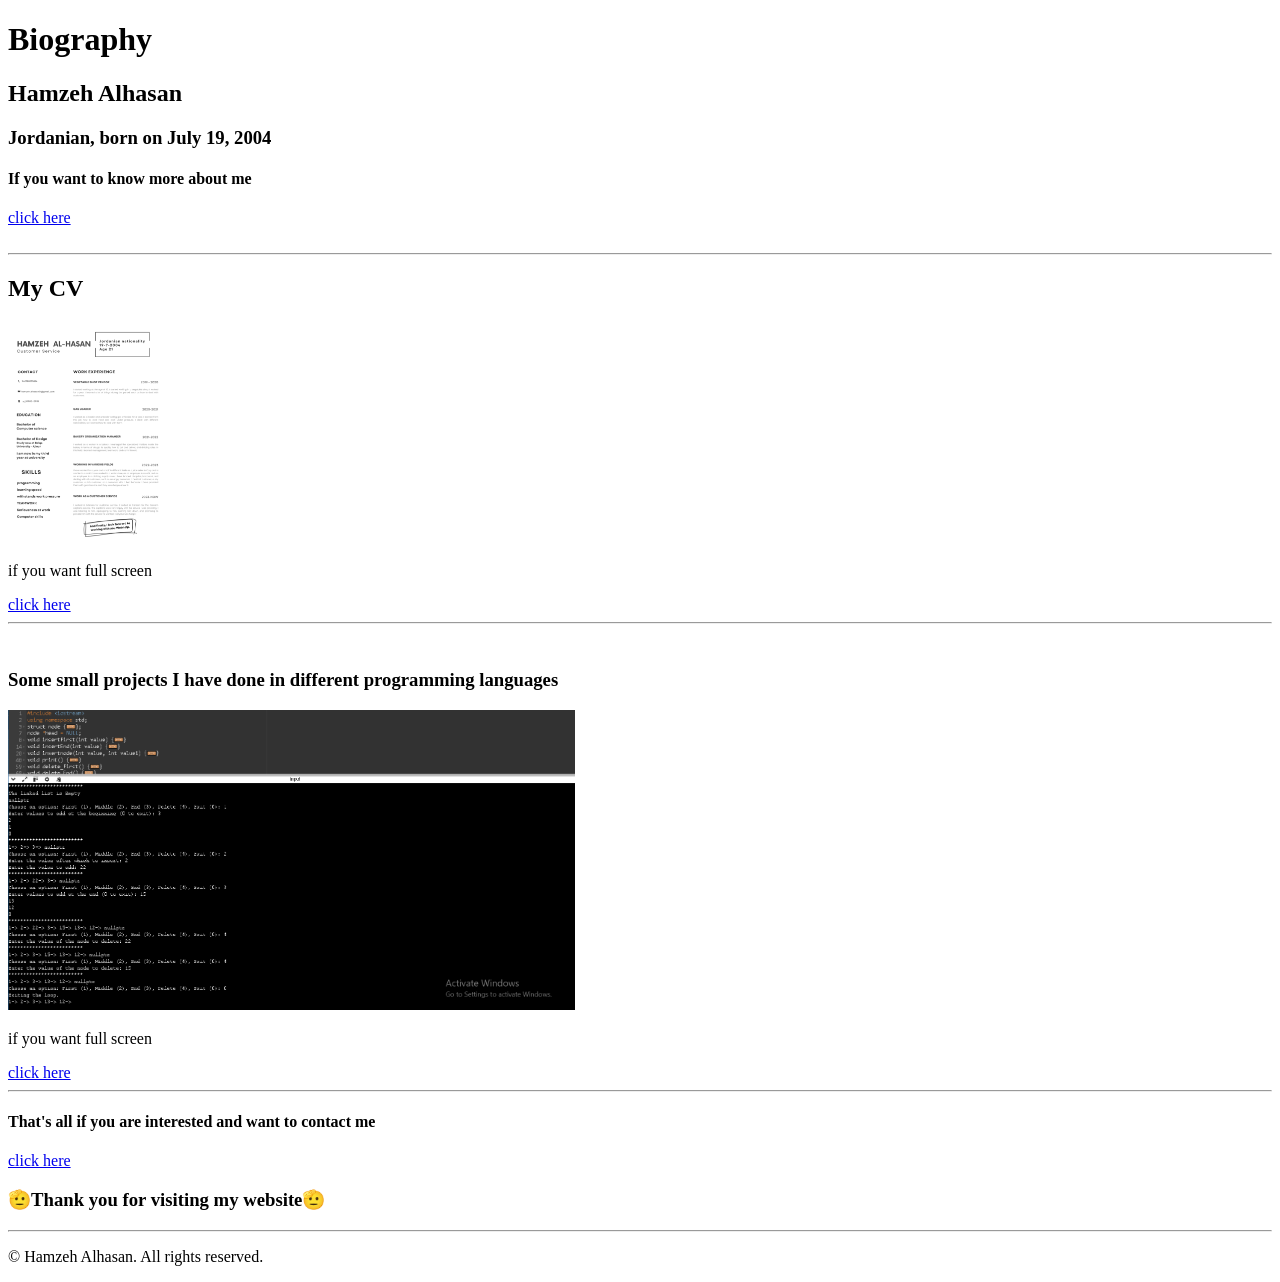
==== index.html @ 76123468 "Add files via upload" ====
<!DOCTYPE html>
<html lang="en">
<head>
    <meta charset="UTF-8">
    <meta name="viewport" content="width=device-width, initial-scale=1.0">
    <title>My Resume</title>
</head>
<body>
    <h1>Biography</h1>
    <h2>Hamzeh Alhasan</h2>
    <h3>Jordanian, born on July 19, 2004</h3><h4>If you want to know more about me </h4><a href="./aboutMe.html">click here</a>
    <br>
    <br>
    <hr>
    <p><h2>My CV </h2></p>
    <img src="./CV.jpg" height="220" alt="MY CV">
    <p>if you want full screen</p>
    <a href="./fullscreen.html">click here</a>
    <hr>
    <br>
    <h3>Some small projects I have done in different programming languages</h3>
    <img src="./linked list.png" height="300" alt="linked list">
    <p>if you want full screen</p>
    <a href="./linked list.html">click here</a>
    <hr>
    <h4>That's all if you are interested and want to contact me </h4>
    <p><a href="./contact.html">click here</a></p>
    <h3>🫡Thank you for visiting my website🫡</h3>
    <hr>
    <p>© Hamzeh Alhasan. All rights reserved.</p>

</body>
</html>
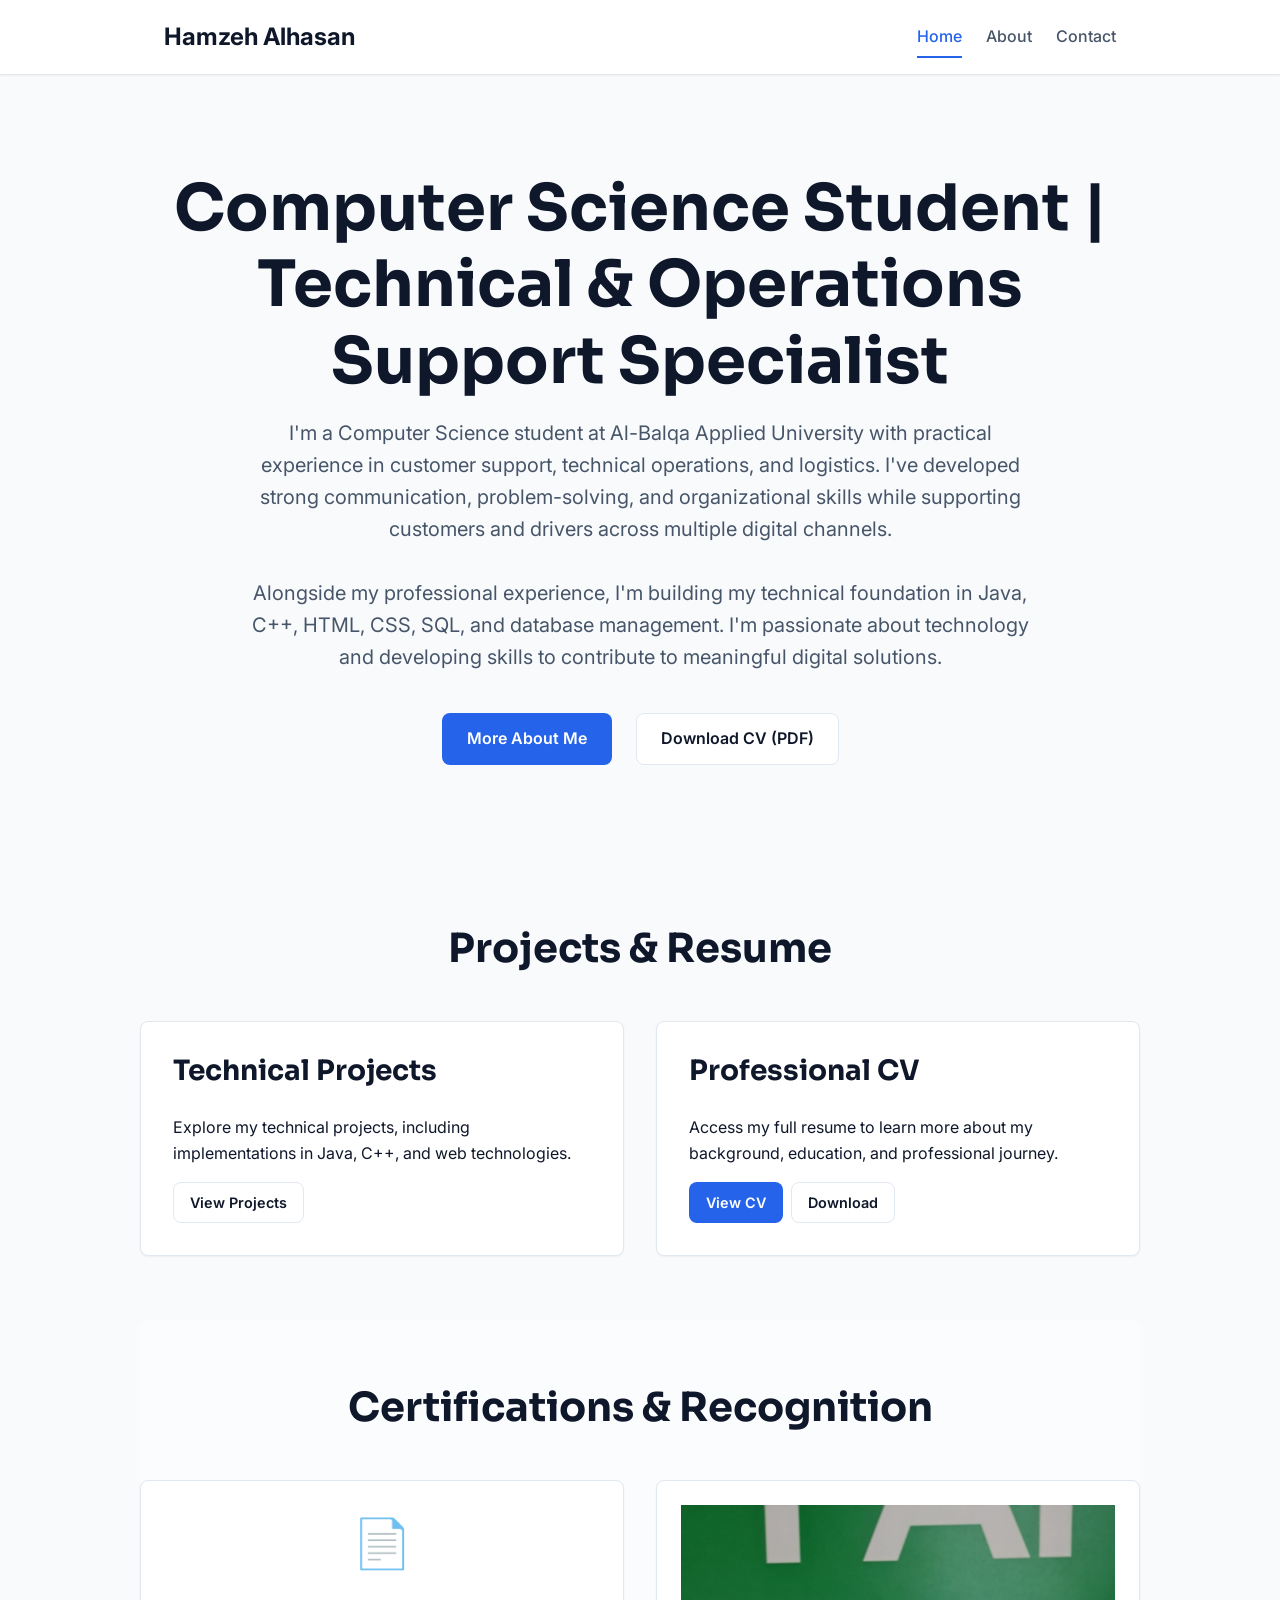
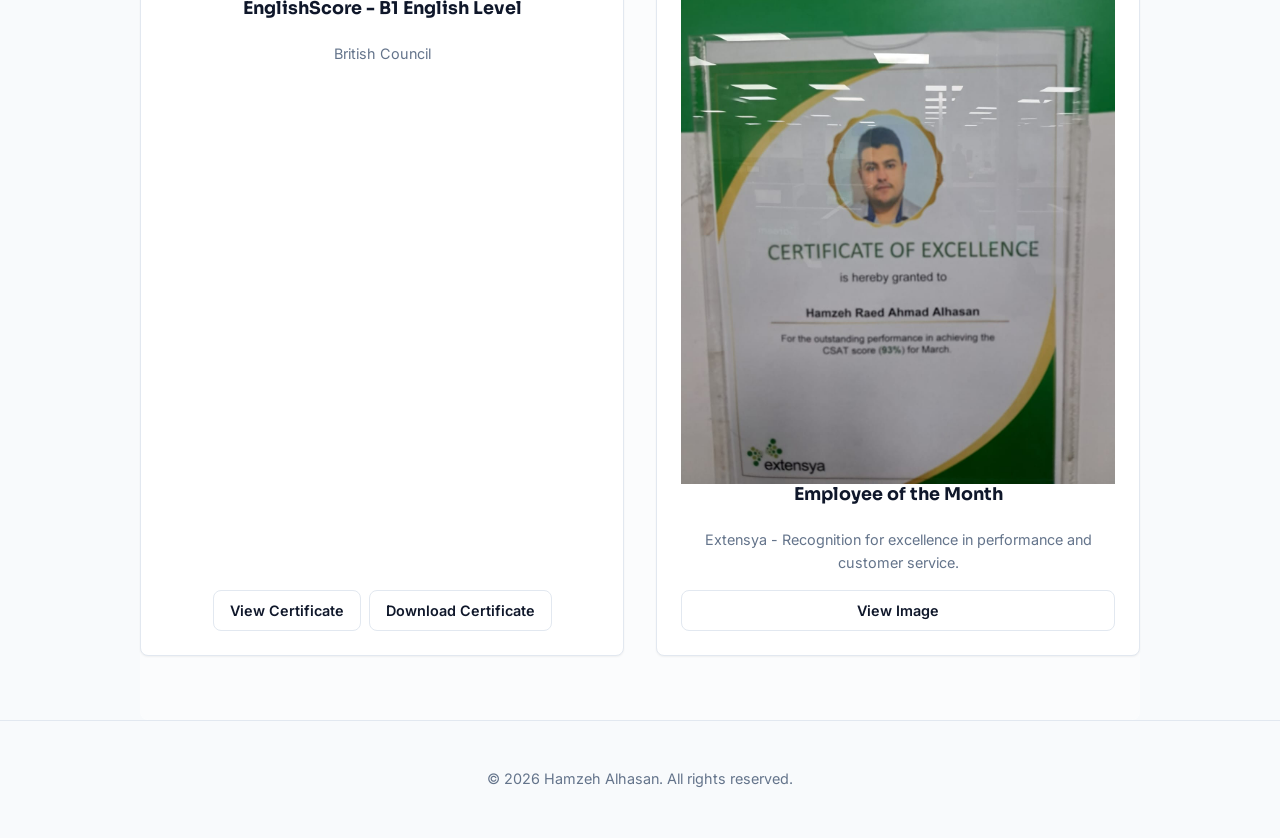
==== commit b025392b: "Publish updated professional portfolio" ====
--- a/index.html
+++ b/index.html
@@ -1,33 +1,87 @@
-<!DOCTYPE html>
-<html lang="en">
-<head>
-    <meta charset="UTF-8">
-    <meta name="viewport" content="width=device-width, initial-scale=1.0">
-    <title>My Resume</title>
-</head>
-<body>
-    <h1>Biography</h1>
-    <h2>Hamzeh Alhasan</h2>
-    <h3>Jordanian, born on July 19, 2004</h3><h4>If you want to know more about me </h4><a href="./aboutMe.html">click here</a>
-    <br>
-    <br>
-    <hr>
-    <p><h2>My CV </h2></p>
-    <img src="./CV.jpg" height="220" alt="MY CV">
-    <p>if you want full screen</p>
-    <a href="./fullscreen.html">click here</a>
-    <hr>
-    <br>
-    <h3>Some small projects I have done in different programming languages</h3>
-    <img src="./linked list.png" height="300" alt="linked list">
-    <p>if you want full screen</p>
-    <a href="./linked list.html">click here</a>
-    <hr>
-    <h4>That's all if you are interested and want to contact me </h4>
-    <p><a href="./contact.html">click here</a></p>
-    <h3>🫡Thank you for visiting my website🫡</h3>
-    <hr>
-    <p>© Hamzeh Alhasan. All rights reserved.</p>
-
-</body>
-</html>+<!DOCTYPE html>
+<html lang="en">
+<head>
+    <meta charset="UTF-8">
+    <meta name="viewport" content="width=device-width, initial-scale=1.0">
+    <title>Hamzeh Alhasan | Computer Science & Operations Support</title>
+    <meta name="description" content="Professional portfolio of Hamzeh Alhasan, a Computer Science student and technical specialist from Jordan.">
+    <link href="https://fonts.googleapis.com/css2?family=Inter:wght@400;500;700&family=Sora:wght@600;700&display=swap" rel="stylesheet">
+    <link rel="stylesheet" href="./css/style.css">
+</head>
+<body>
+
+    <header class="site-header">
+        <div class="container nav-inner">
+            <a class="wordmark" href="./index.html">Hamzeh Alhasan</a>
+            <nav class="site-nav" aria-label="Main navigation">
+                <a href="./index.html">Home</a>
+                <a href="./aboutMe.html">About</a>
+                <a href="./contact.html">Contact</a>
+            </nav>
+        </div>
+    </header>
+
+    <main>
+        <!-- Hero Section -->
+        <section class="container hero">
+            <h1>Computer Science Student | Technical & Operations Support Specialist</h1>
+            <p>I'm a Computer Science student at Al-Balqa Applied University with practical experience in customer support, technical operations, and logistics. I've developed strong communication, problem-solving, and organizational skills while supporting customers and drivers across multiple digital channels.</p>
+            <p>Alongside my professional experience, I'm building my technical foundation in Java, C++, HTML, CSS, SQL, and database management. I'm passionate about technology and developing skills to contribute to meaningful digital solutions.</p>
+            <div class="hero-buttons">
+                <a class="btn btn-primary" href="./aboutMe.html">More About Me</a>
+                <a class="btn btn-secondary" href="./Hamzeh_Alhasan_CV.pdf" target="_blank">Download CV (PDF)</a>
+            </div>
+        </section>
+
+        <!-- Projects & CV Summary Section -->
+        <section class="container section-spacing">
+            <h2 class="section-heading">Projects & Resume</h2>
+            <div class="grid-2">
+                <article class="card">
+                    <h3>Technical Projects</h3>
+                    <p>Explore my technical projects, including implementations in Java, C++, and web technologies.</p>
+                    <a class="btn btn-secondary btn-sm" href="./linked list.html">View Projects</a>
+                </article>
+                <article class="card">
+                    <h3>Professional CV</h3>
+                    <p>Access my full resume to learn more about my background, education, and professional journey.</p>
+                    <div style="display: flex; gap: 0.5rem; margin-top: 1rem;">
+                        <a class="btn btn-primary btn-sm" href="./fullscreen.html">View CV</a>
+                        <a class="btn btn-secondary btn-sm" href="./Hamzeh_Alhasan_CV.pdf" download>Download</a>
+                    </div>
+                </article>
+            </div>
+        </section>
+
+        <!-- Certifications & Recognition Section -->
+        <section class="container section-spacing" style="background: rgba(255, 255, 255, 0.5); border-radius: var(--radius);">
+            <h2 class="section-heading">Certifications & Recognition</h2>
+            <div class="grid-2">
+                <article class="card cert-card">
+                    <div class="cert-icon">📄</div> <!-- Document icon -->
+                    <h3>EnglishScore - B1 English Level</h3>
+                    <p>British Council</p>
+                    <div class="btn-group">
+                        <a class="btn btn-secondary btn-sm" href="./englishscore_certificate.pdf" target="_blank" rel="noopener noreferrer">View Certificate</a>
+                        <a class="btn btn-secondary btn-sm" href="./englishscore_certificate.pdf" download>Download Certificate</a>
+                    </div>
+                </article>
+                <article class="card cert-card">
+                    <img src="./WhatsApp Image 2026-07-30 at 1.52.26 AM.jpeg" alt="Employee of the Month Recognition">
+                    <h3>Employee of the Month</h3>
+                    <p>Extensya - Recognition for excellence in performance and customer service.</p>
+                    <a class="btn btn-secondary btn-sm" href="./WhatsApp Image 2026-07-30 at 1.52.26 AM.jpeg" target="_blank">View Image</a>
+                </article>
+            </div>
+        </section>
+    </main>
+
+    <footer class="site-footer">
+        <div class="container">
+            <p>© 2026 Hamzeh Alhasan. All rights reserved.</p>
+        </div>
+    </footer>
+
+    <script src="./js/main.js" defer></script>
+</body>
+</html>
--- a/css/style.css
+++ b/css/style.css
@@ -0,0 +1,212 @@
+/* ============================================================
+   Hamzeh Alhasan — Professional Portfolio
+   Design System: Refined Slate & Blue Palette
+   ============================================================ */
+
+:root {
+    --bg: #f8fafc;
+    --surface: #ffffff;
+    --text-primary: #0f172a;
+    --text-secondary: #475569;
+    --text-muted: #64748b;
+    --accent: #2563eb;
+    --accent-hover: #1d4ed8;
+    --border: #e2e8f0;
+    --shadow-sm: 0 1px 2px 0 rgba(0, 0, 0, 0.05);
+    --shadow-md: 0 4px 6px -1px rgba(0, 0, 0, 0.1), 0 2px 4px -1px rgba(0, 0, 0, 0.06);
+    --radius: 8px;
+    --container-max: 1000px;
+    --transition-fast: all 0.2s ease-in-out;
+    --transition-medium: all 0.3s cubic-bezier(0.4, 0, 0.2, 1);
+}
+
+*, *::before, *::after { box-sizing: border-box; }
+
+html { scroll-behavior: smooth; }
+
+body {
+    margin: 0;
+    font-family: 'Inter', -apple-system, BlinkMacSystemFont, "Segoe UI", Roboto, sans-serif;
+    background-color: var(--bg);
+    color: var(--text-primary);
+    line-height: 1.6;
+    display: flex;
+    flex-direction: column;
+    min-height: 100vh;
+}
+
+/* Typography */
+h1, h2, h3, h4 { font-family: 'Sora', sans-serif; color: var(--text-primary); margin-top: 0; line-height: 1.2; }
+h1 { font-size: clamp(2rem, 4vw, 3rem); }
+h2 { font-size: clamp(1.5rem, 3vw, 2.25rem); }
+h3 { font-size: clamp(1.25rem, 2.5vw, 1.75rem); }
+h4 { font-size: 1.125rem; }
+p { margin-bottom: 1rem; }
+a { color: var(--accent); text-decoration: none; transition: var(--transition-fast); }
+a:hover { color: var(--accent-hover); text-decoration: underline; }
+
+/* Layout */
+.container { max-width: var(--container-max); margin: 0 auto; padding: 0 1.5rem; }
+main { flex-grow: 1; }
+
+.section-spacing { padding: 4rem 0; }
+.section-heading { text-align: center; margin-bottom: 3rem; font-size: 2.5rem; }
+
+/* Navigation */
+.site-header { background: var(--surface); border-bottom: 1px solid var(--border); padding: 1rem 0; position: sticky; top: 0; z-index: 100; box-shadow: var(--shadow-sm); }
+.nav-inner { display: flex; justify-content: space-between; align-items: center; flex-wrap: wrap; gap: 1rem; }
+.wordmark { font-weight: 700; font-size: 1.5rem; color: var(--text-primary); }
+.site-nav { display: flex; gap: 1.5rem; align-items: center; }
+.site-nav a { font-weight: 500; color: var(--text-secondary); padding: 0.5rem 0; position: relative; }
+.site-nav a:hover, .site-nav a.is-active { color: var(--accent); }
+.site-nav a.is-active::after { content: ''; position: absolute; left: 0; bottom: 0; width: 100%; height: 2px; background: var(--accent); }
+
+/* Buttons */
+.btn { display: inline-flex; align-items: center; justify-content: center; padding: 0.75rem 1.5rem; border-radius: var(--radius); font-weight: 600; cursor: pointer; border: 1px solid transparent; text-align: center; white-space: nowrap; transition: var(--transition-fast); }
+.btn-primary { background: var(--accent); color: white; }
+.btn-primary:hover { background: var(--accent-hover); transform: translateY(-2px); box-shadow: var(--shadow-md); }
+.btn-secondary { background: var(--surface); color: var(--text-primary); border-color: var(--border); }
+.btn-secondary:hover { border-color: var(--accent); transform: translateY(-2px); box-shadow: var(--shadow-md); }
+.btn-sm { padding: 0.5rem 1rem; font-size: 0.9rem; }
+
+/* Cards */
+.card { background: var(--surface); border: 1px solid var(--border); border-radius: var(--radius); padding: 2rem; box-shadow: var(--shadow-sm); transition: var(--transition-medium); }
+.card:hover { box-shadow: var(--shadow-md); transform: translateY(-5px); }
+
+/* Hero Section Specific */
+.hero {
+    padding: 6rem 0;
+    text-align: center;
+}
+.hero h1 { font-size: clamp(2.5rem, 5vw, 4rem); margin-bottom: 1rem; }
+.hero p { font-size: clamp(1rem, 2vw, 1.25rem); color: var(--text-secondary); max-width: 800px; margin: 0 auto 2rem; }
+.hero-buttons { display: flex; gap: 1.5rem; justify-content: center; margin-top: 2.5rem; flex-wrap: wrap; }
+
+/* Grid Layouts */
+.grid-2, .grid-3 { display: grid; gap: 2rem; }
+.grid-2 { grid-template-columns: repeat(auto-fit, minmax(300px, 1fr)); }
+.grid-3 { grid-template-columns: repeat(auto-fit, minmax(280px, 1fr)); }
+
+/* About Me specific */
+.profile-image-container { text-align: center; margin-bottom: 3rem; }
+.profile-image { width: 180px; height: 180px; border-radius: 50%; object-fit: cover; border: 4px solid var(--accent); box-shadow: var(--shadow-md); }
+.prose-content { max-width: 750px; margin: 0 auto; }
+.prose-content h2 { margin-top: 3rem; margin-bottom: 1.5rem; }
+.experience-item { margin-bottom: 2rem; padding-bottom: 1.5rem; border-bottom: 1px dashed var(--border); }
+.experience-item:last-child { border-bottom: none; margin-bottom: 0; padding-bottom: 0; }
+
+/* Certifications & Recognition specific */
+.cert-card {
+    text-align: center;
+    padding: 1.5rem;
+    display: flex;
+    flex-direction: column;
+}
+.cert-icon {
+    font-size: 3rem;
+    margin-bottom: 1rem;
+    color: var(--accent);
+}
+.cert-card h3 { font-size: 1.1rem; margin-bottom: 0.5rem; }
+.cert-card p { font-size: 0.9rem; color: var(--text-muted); margin-bottom: 1rem; }
+.cert-card .btn-group {
+    display: flex;
+    gap: 0.5rem;
+    justify-content: center;
+    margin-top: auto;
+}
+
+/* Contact Page specific */
+.contact-info { margin-top: 3rem; }
+.contact-list { list-style: none; padding: 0; margin: 0; }
+.contact-list li { display: flex; align-items: center; gap: 1.25rem; margin-bottom: 1.5rem; font-size: 1.1rem; }
+.contact-list li:last-child { margin-bottom: 0; }
+.contact-list strong { color: var(--text-primary); }
+.contact-icon { font-size: 1.5rem; color: var(--accent); width: 1.5em; text-align: center; }
+
+/* Project Page Specific */
+.project-detail-card {
+    max-width: 900px;
+    margin: 0 auto;
+    text-align: center;
+}
+.project-detail-card img {
+    max-width: 100%;
+    border-radius: var(--radius);
+    margin-bottom: 2rem;
+}
+
+/* CV Fullscreen Page Specific */
+.cv-viewer-card {
+    max-width: 1000px;
+    margin: 0 auto;
+    padding: 2rem;
+    text-align: center;
+}
+.cv-viewer-card embed, .cv-viewer-card img {
+    width: 100%;
+    height: 80vh;
+    border: 1px solid var(--border);
+    border-radius: var(--radius);
+    margin-bottom: 2rem;
+}
+
+/* Location Page Specific */
+.location-card {
+    max-width: 800px;
+    margin: 0 auto;
+    text-align: center;
+}
+.location-card .map-embed {
+    width: 100%;
+    height: 400px;
+    border: 1px solid var(--border);
+    border-radius: var(--radius);
+    margin-top: 2rem;
+}
+
+/* Footer */
+.site-footer { padding: 2rem 0; text-align: center; color: var(--text-muted); font-size: 0.9rem; border-top: 1px solid var(--border); margin-top: auto; }
+
+/* Scroll to top button */
+.scroll-to-top {
+    position: fixed;
+    bottom: 2rem;
+    right: 2rem;
+    background: var(--accent);
+    color: white;
+    width: 44px;
+    height: 44px;
+    border-radius: 50%;
+    display: flex;
+    align-items: center;
+    justify-content: center;
+    font-size: 1.8rem;
+    box-shadow: var(--shadow-md);
+    transition: var(--transition-fast);
+    opacity: 0;
+    visibility: hidden;
+    cursor: pointer;
+    border: none;
+}
+
+.scroll-to-top.show {
+    opacity: 1;
+    visibility: visible;
+}
+
+.fade-in-element { opacity: 0; transform: translateY(20px); transition: opacity 0.6s ease-out, transform 0.6s ease-out; }
+.fade-in-element.fade-in-visible { opacity: 1; transform: translateY(0); }
+
+/* Responsive Adjustments */
+@media (max-width: 768px) {
+    .nav-inner { flex-direction: column; align-items: flex-start; gap: 0.5rem; }
+    .site-nav { justify-content: center; width: 100%; gap: 1rem; }
+    .hero h1 { font-size: clamp(2rem, 6vw, 3rem); }
+    .hero p { font-size: 1rem; }
+    .hero-buttons { flex-direction: column; align-items: center; }
+    .section-spacing { padding: 3rem 0; }
+    .section-heading { font-size: 2rem; }
+    .grid-2, .grid-3 { grid-template-columns: 1fr; }
+    .card { padding: 1.5rem; }
+}
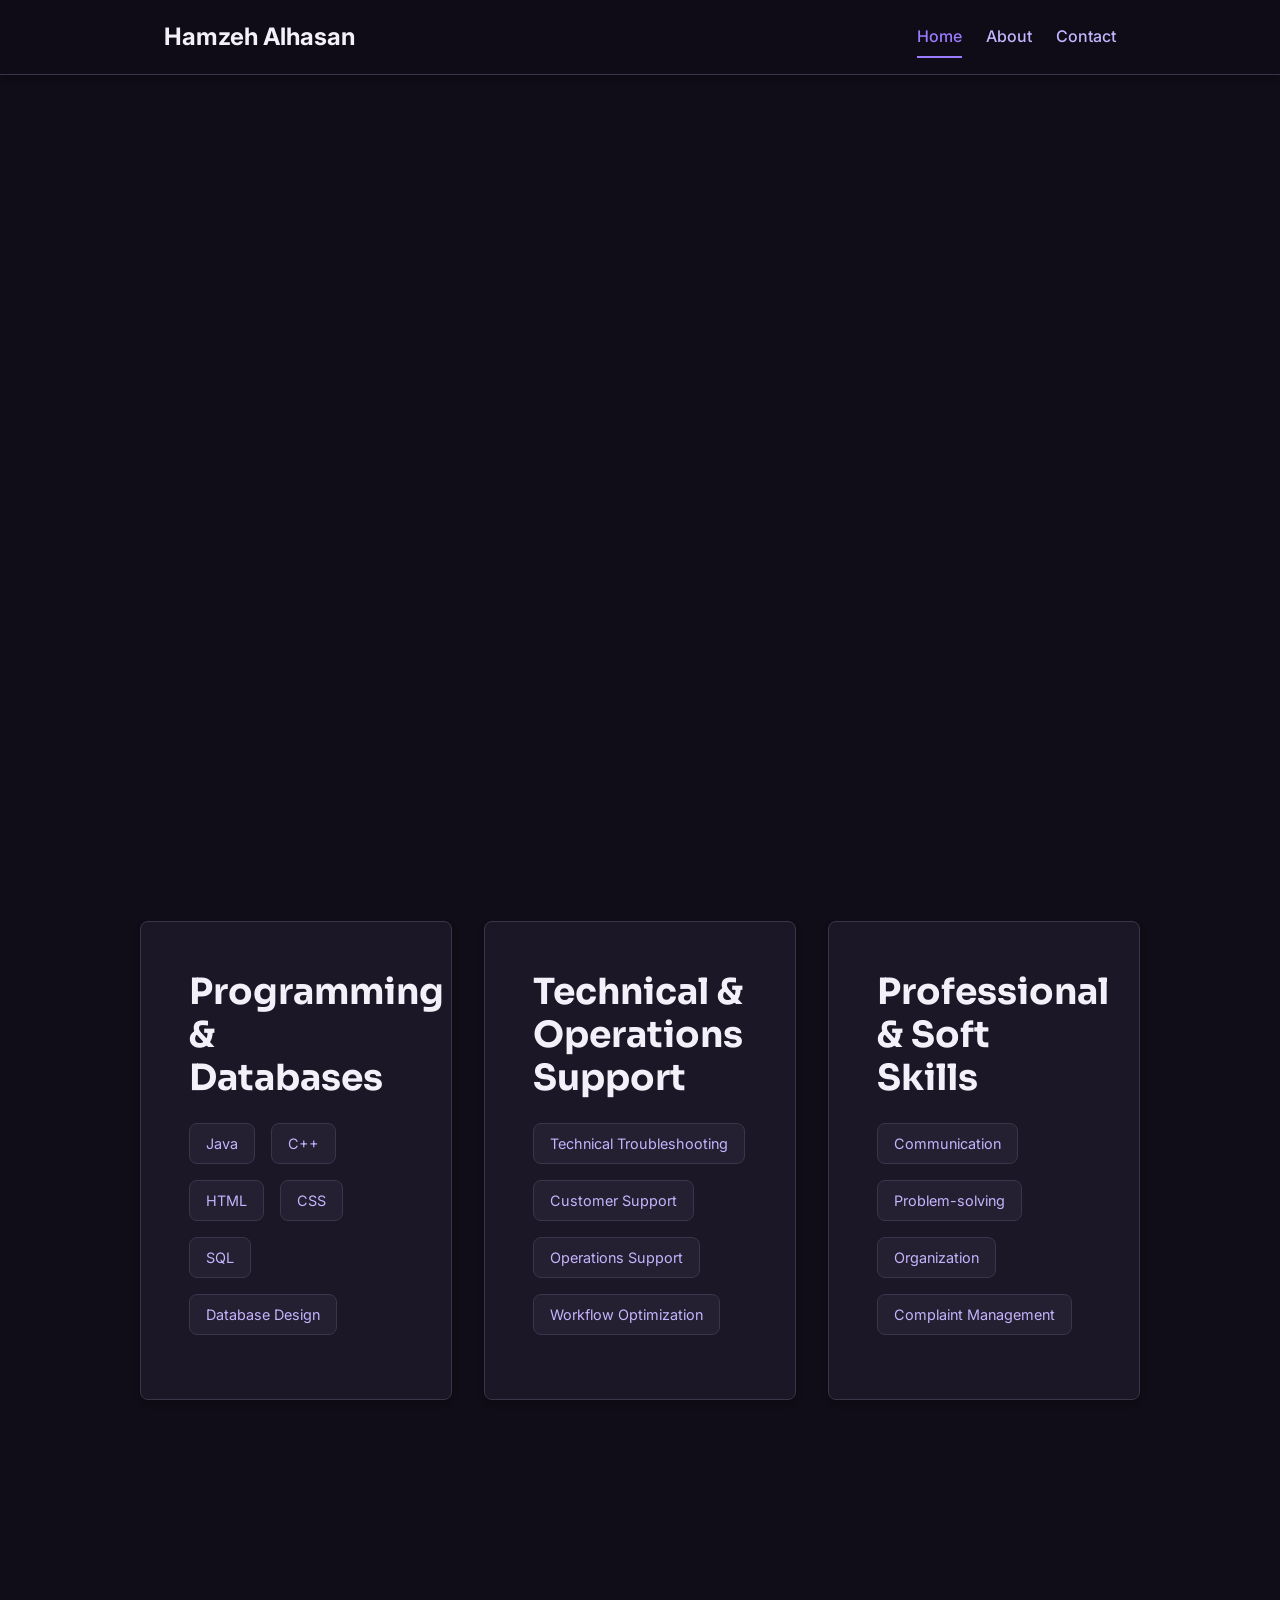
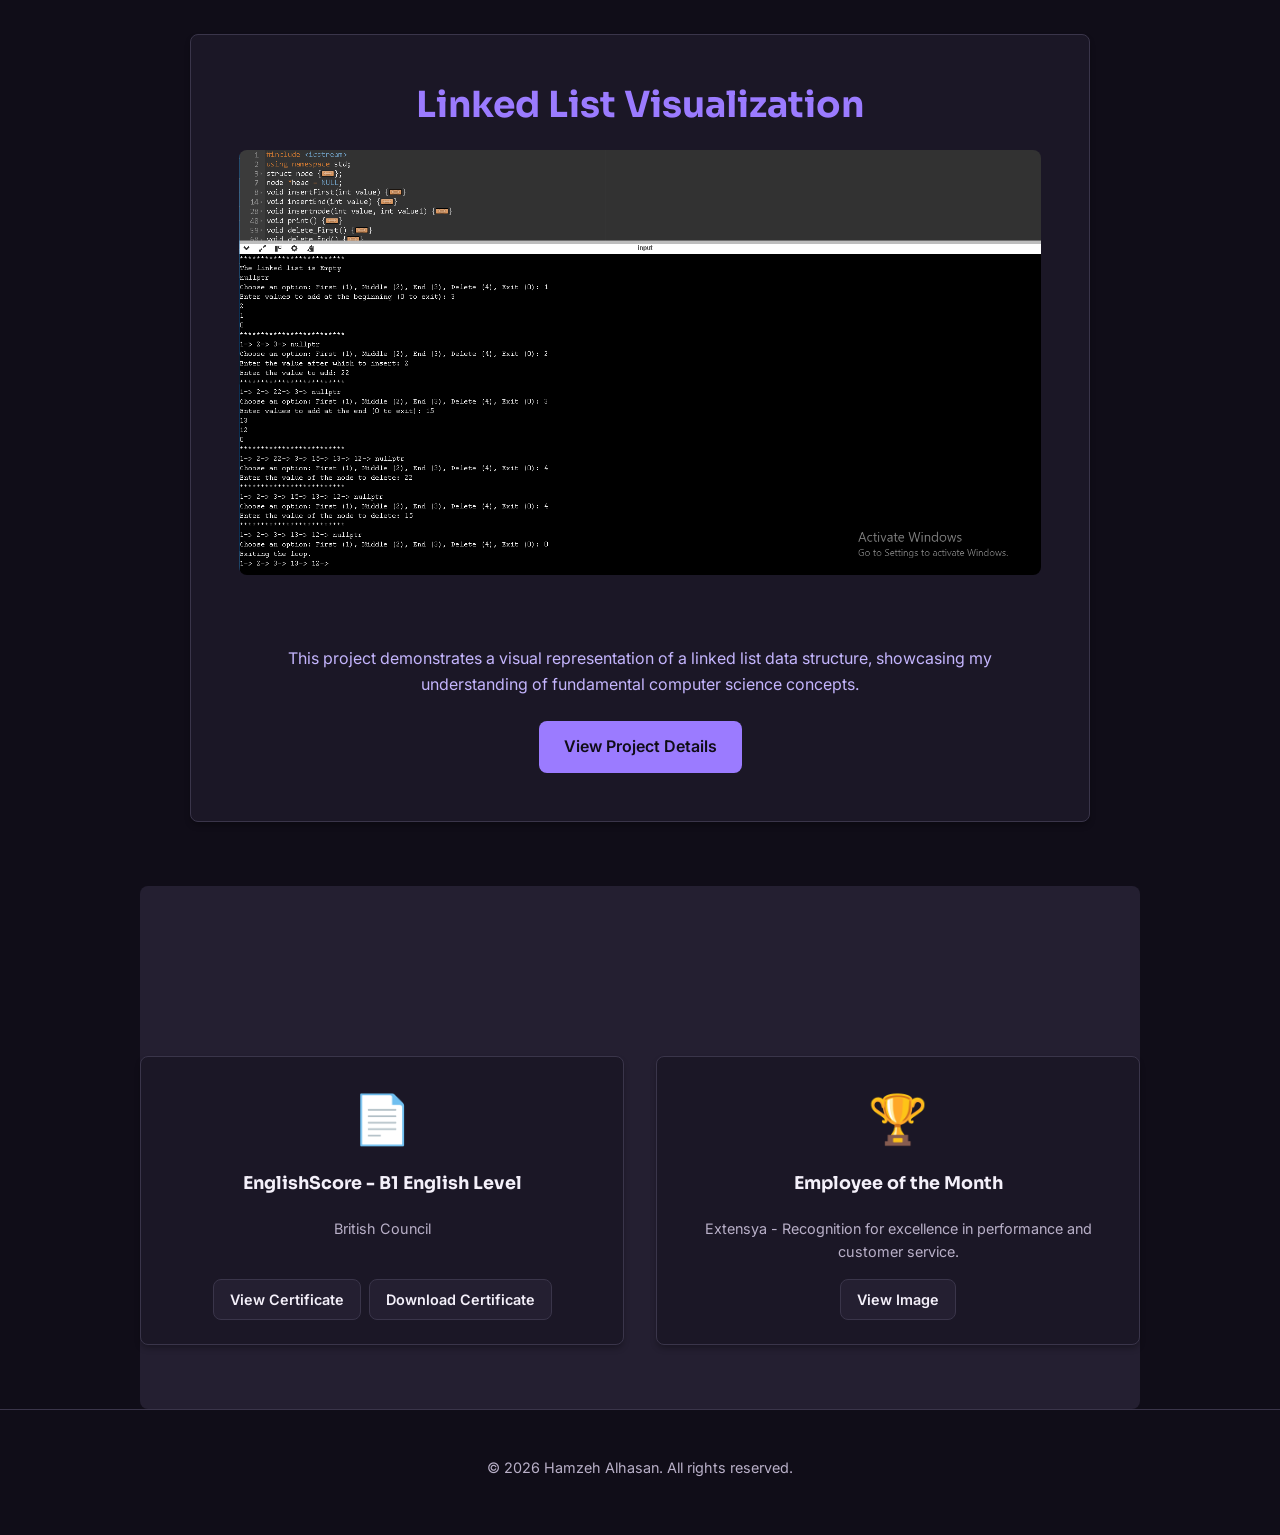
==== commit 44326134: "Implement Portfolio Layout Foundation - Phase 1 - Establish global Dark Purple Luxury theme CSS syst" ====
--- a/index.html
+++ b/index.html
@@ -3,7 +3,7 @@
 <head>
     <meta charset="UTF-8">
     <meta name="viewport" content="width=device-width, initial-scale=1.0">
-    <title>Hamzeh Alhasan | Computer Science & Operations Support</title>
+    <title>Hamzeh Alhasan | Portfolio</title>
     <meta name="description" content="Professional portfolio of Hamzeh Alhasan, a Computer Science student and technical specialist from Jordan.">
     <link href="https://fonts.googleapis.com/css2?family=Inter:wght@400;500;700&family=Sora:wght@600;700&display=swap" rel="stylesheet">
     <link rel="stylesheet" href="./css/style.css">
@@ -14,7 +14,7 @@
         <div class="container nav-inner">
             <a class="wordmark" href="./index.html">Hamzeh Alhasan</a>
             <nav class="site-nav" aria-label="Main navigation">
-                <a href="./index.html">Home</a>
+                <a href="./index.html" class="is-active">Home</a>
                 <a href="./aboutMe.html">About</a>
                 <a href="./contact.html">Contact</a>
             </nav>
@@ -23,57 +23,96 @@
 
     <main>
         <!-- Hero Section -->
-        <section class="container hero">
-            <h1>Computer Science Student | Technical & Operations Support Specialist</h1>
-            <p>I'm a Computer Science student at Al-Balqa Applied University with practical experience in customer support, technical operations, and logistics. I've developed strong communication, problem-solving, and organizational skills while supporting customers and drivers across multiple digital channels.</p>
-            <p>Alongside my professional experience, I'm building my technical foundation in Java, C++, HTML, CSS, SQL, and database management. I'm passionate about technology and developing skills to contribute to meaningful digital solutions.</p>
-            <div class="hero-buttons">
-                <a class="btn btn-primary" href="./aboutMe.html">More About Me</a>
-                <a class="btn btn-secondary" href="./Hamzeh_Alhasan_CV.pdf" target="_blank">Download CV (PDF)</a>
+        <section class="container section-padding hero-section">
+            <div class="hero-desktop-grid">
+                <div class="hero-content fade-in-element">
+                    <span class="intro-label">Welcome to My Portfolio</span>
+                    <h1>Hamzeh Alhasan</h1>
+                    <p class="subtitle">Computer Science Student | Technical & Operations Support Specialist</p>
+                    <p class="text-secondary">I'm a Computer Science student at Al-Balqa Applied University with practical experience in customer support, technical operations, and logistics. I've developed strong communication, problem-solving, and organizational skills while supporting customers and drivers across multiple digital channels.</p>
+                    <p class="text-secondary">Alongside my professional experience, I'm building my technical foundation in Java, C++, HTML, CSS, SQL, and database management. I'm passionate about technology and developing skills to contribute to meaningful digital solutions.</p>
+                    <div class="hero-buttons">
+                        <a class="btn btn-primary" href="./aboutMe.html">More About Me</a>
+                        <a class="btn btn-secondary" href="./Hamzeh_Alhasan_CV.pdf" target="_blank" rel="noopener noreferrer">Download CV (PDF)</a>
+                    </div>
+                </div>
+                <div class="hero-visual fade-in-element">
+                    <span class="ha-monogram">HA</span>
+                </div>
             </div>
         </section>
 
-        <!-- Projects & CV Summary Section -->
-        <section class="container section-spacing">
-            <h2 class="section-heading">Projects & Resume</h2>
+        <!-- Featured Skills Section -->
+        <section class="container section-padding">
+            <h2 class="section-heading fade-in-element">My Core Skills</h2>
+            <div class="grid-3">
+                <div class="card fade-in-element">
+                    <h3>Programming & Databases</h3>
+                    <ul class="skill-list">
+                        <li>Java</li>
+                        <li>C++</li>
+                        <li>HTML</li>
+                        <li>CSS</li>
+                        <li>SQL</li>
+                        <li>Database Design</li>
+                    </ul>
+                </div>
+                <div class="card fade-in-element">
+                    <h3>Technical & Operations Support</h3>
+                    <ul class="skill-list">
+                        <li>Technical Troubleshooting</li>
+                        <li>Customer Support</li>
+                        <li>Operations Support</li>
+                        <li>Workflow Optimization</li>
+                    </ul>
+                </div>
+                <div class="card fade-in-element">
+                    <h3>Professional & Soft Skills</h3>
+                    <ul class="skill-list">
+                        <li>Communication</li>
+                        <li>Problem-solving</li>
+                        <li>Organization</li>
+                        <li>Complaint Management</li>
+                    </ul>
+                </div>
+            </div>
+        </section>
+
+        <!-- Featured Project Section -->
+        <section class="container section-padding">
+            <h2 class="section-heading fade-in-element">Featured Project</h2>
+            <div class="card project-detail-card fade-in-element">
+                <h3 style="color: var(--primary);">Linked List Visualization</h3>
+                <img src="./linked list.png" alt="Linked list data structure visualization">
+                <p class="text-secondary">This project demonstrates a visual representation of a linked list data structure, showcasing my understanding of fundamental computer science concepts.</p>
+                <a class="btn btn-primary" href="./linked list.html">View Project Details</a>
+            </div>
+        </section>
+
+        <!-- Certifications & Recognition Section -->
+        <section class="container section-padding" style="background: var(--surface); border-radius: var(--radius);">
+            <h2 class="section-heading fade-in-element">Certifications & Recognition</h2>
             <div class="grid-2">
-                <article class="card">
-                    <h3>Technical Projects</h3>
-                    <p>Explore my technical projects, including implementations in Java, C++, and web technologies.</p>
-                    <a class="btn btn-secondary btn-sm" href="./linked list.html">View Projects</a>
+                <article class="card cert-card fade-in-element">
+                    <div class="cert-icon">📄</div>
+                    <h3>EnglishScore - B1 English Level</h3>
+                    <p class="text-muted">British Council</p>
+                    <div class="btn-group">
+                        <a class="btn btn-secondary btn-sm" href="./englishscore_certificate.pdf" target="_blank" rel="noopener noreferrer">View Certificate</a>
+                        <a class="btn btn-secondary btn-sm" href="./englishscore_certificate.pdf" download>Download Certificate</a>
+                    </div>
                 </article>
-                <article class="card">
-                    <h3>Professional CV</h3>
-                    <p>Access my full resume to learn more about my background, education, and professional journey.</p>
-                    <div style="display: flex; gap: 0.5rem; margin-top: 1rem;">
-                        <a class="btn btn-primary btn-sm" href="./fullscreen.html">View CV</a>
-                        <a class="btn btn-secondary btn-sm" href="./Hamzeh_Alhasan_CV.pdf" download>Download</a>
+                <article class="card cert-card fade-in-element">
+                    <div class="cert-icon">🏆</div> <!-- Trophy icon for recognition -->
+                    <h3>Employee of the Month</h3>
+                    <p class="text-muted">Extensya - Recognition for excellence in performance and customer service.</p>
+                    <div class="btn-group">
+                        <a class="btn btn-secondary btn-sm" href="./WhatsApp Image 2026-07-30 at 1.52.26 AM.jpeg" target="_blank" rel="noopener noreferrer">View Image</a>
                     </div>
                 </article>
             </div>
         </section>
 
-        <!-- Certifications & Recognition Section -->
-        <section class="container section-spacing" style="background: rgba(255, 255, 255, 0.5); border-radius: var(--radius);">
-            <h2 class="section-heading">Certifications & Recognition</h2>
-            <div class="grid-2">
-                <article class="card cert-card">
-                    <div class="cert-icon">📄</div> <!-- Document icon -->
-                    <h3>EnglishScore - B1 English Level</h3>
-                    <p>British Council</p>
-                    <div class="btn-group">
-                        <a class="btn btn-secondary btn-sm" href="./englishscore_certificate.pdf" target="_blank" rel="noopener noreferrer">View Certificate</a>
-                        <a class="btn btn-secondary btn-sm" href="./englishscore_certificate.pdf" download>Download Certificate</a>
-                    </div>
-                </article>
-                <article class="card cert-card">
-                    <img src="./WhatsApp Image 2026-07-30 at 1.52.26 AM.jpeg" alt="Employee of the Month Recognition">
-                    <h3>Employee of the Month</h3>
-                    <p>Extensya - Recognition for excellence in performance and customer service.</p>
-                    <a class="btn btn-secondary btn-sm" href="./WhatsApp Image 2026-07-30 at 1.52.26 AM.jpeg" target="_blank">View Image</a>
-                </article>
-            </div>
-        </section>
     </main>
 
     <footer class="site-footer">
@@ -82,6 +121,7 @@
         </div>
     </footer>
 
+    <button class="scroll-to-top" aria-label="Scroll to top">&uarr;</button>
     <script src="./js/main.js" defer></script>
 </body>
 </html>
--- a/css/style.css
+++ b/css/style.css
@@ -1,23 +1,33 @@
 /* ============================================================
    Hamzeh Alhasan — Professional Portfolio
-   Design System: Refined Slate & Blue Palette
+   Theme: Dark Purple Luxury
    ============================================================ */
 
 :root {
-    --bg: #f8fafc;
-    --surface: #ffffff;
-    --text-primary: #0f172a;
-    --text-secondary: #475569;
-    --text-muted: #64748b;
-    --accent: #2563eb;
-    --accent-hover: #1d4ed8;
-    --border: #e2e8f0;
-    --shadow-sm: 0 1px 2px 0 rgba(0, 0, 0, 0.05);
-    --shadow-md: 0 4px 6px -1px rgba(0, 0, 0, 0.1), 0 2px 4px -1px rgba(0, 0, 0, 0.06);
+    /* Color Palette */
+    --bg: #100D18;
+    --card: #1B1726;
+    --surface: #241F31;
+    --primary: #9B7BFF;
+    --primary-hover: #B49AFF;
+    --secondary: #C4B5FD;
+    --gold: #D6B779;
+    --text-primary: #F4F0FA;
+    --text-secondary: #C4B5FD;
+    --text-muted: #B9B0C8;
+    --border: #3A354A;
+
     --radius: 8px;
-    --container-max: 1000px;
-    --transition-fast: all 0.2s ease-in-out;
-    --transition-medium: all 0.3s cubic-bezier(0.4, 0, 0.2, 1);
+    --shadow-sm: 0 4px 6px -1px rgba(0, 0, 0, 0.3);
+    --shadow-md: 0 10px 15px -3px rgba(0, 0, 0, 0.4);
+    --transition: all 0.3s ease;
+
+    --spacing-xs: 0.5rem;   /* 8px */
+    --spacing-sm: 1rem;     /* 16px */
+    --spacing-md: 1.5rem;   /* 24px */
+    --spacing-lg: 2rem;     /* 32px */
+    --spacing-xl: 3rem;     /* 48px */
+    --spacing-xxl: 4rem;    /* 64px */
 }
 
 *, *::before, *::after { box-sizing: border-box; }
@@ -26,7 +36,7 @@
 
 body {
     margin: 0;
-    font-family: 'Inter', -apple-system, BlinkMacSystemFont, "Segoe UI", Roboto, sans-serif;
+    font-family: 'Inter', system-ui, sans-serif;
     background-color: var(--bg);
     color: var(--text-primary);
     line-height: 1.6;
@@ -36,93 +46,145 @@
 }
 
 /* Typography */
-h1, h2, h3, h4 { font-family: 'Sora', sans-serif; color: var(--text-primary); margin-top: 0; line-height: 1.2; }
-h1 { font-size: clamp(2rem, 4vw, 3rem); }
-h2 { font-size: clamp(1.5rem, 3vw, 2.25rem); }
-h3 { font-size: clamp(1.25rem, 2.5vw, 1.75rem); }
-h4 { font-size: 1.125rem; }
-p { margin-bottom: 1rem; }
-a { color: var(--accent); text-decoration: none; transition: var(--transition-fast); }
-a:hover { color: var(--accent-hover); text-decoration: underline; }
+h1, h2, h3, h4, h5, h6 { font-family: 'Sora', sans-serif; color: var(--text-primary); margin-top: 0; line-height: 1.2; }
+h1 { font-size: clamp(2.5rem, 5vw, 4rem); margin-bottom: var(--spacing-md); }
+h2 { font-size: clamp(2rem, 4vw, 3rem); margin-bottom: var(--spacing-lg); }
+h3 { font-size: clamp(1.5rem, 3vw, 2.25rem); margin-bottom: var(--spacing-md); }
+h4 { font-size: clamp(1.25rem, 2.5vw, 1.75rem); margin-bottom: var(--spacing-sm); }
+p { margin-bottom: var(--spacing-md); }
+.text-secondary { color: var(--text-secondary); }
+.text-muted { color: var(--text-muted); }
+
+a { color: var(--primary); text-decoration: none; transition: var(--transition); }
+a:hover { color: var(--primary-hover); text-decoration: underline; }
 
 /* Layout */
-.container { max-width: var(--container-max); margin: 0 auto; padding: 0 1.5rem; }
+.container { max-width: 1000px; margin: 0 auto; padding: 0 var(--spacing-md); }
 main { flex-grow: 1; }
 
-.section-spacing { padding: 4rem 0; }
-.section-heading { text-align: center; margin-bottom: 3rem; font-size: 2.5rem; }
+.section-padding { padding: var(--spacing-xxl) 0; }
+.section-heading { text-align: center; margin-bottom: var(--spacing-xl); color: var(--gold); }
 
 /* Navigation */
-.site-header { background: var(--surface); border-bottom: 1px solid var(--border); padding: 1rem 0; position: sticky; top: 0; z-index: 100; box-shadow: var(--shadow-sm); }
-.nav-inner { display: flex; justify-content: space-between; align-items: center; flex-wrap: wrap; gap: 1rem; }
+.site-header { background: rgba(16, 13, 24, 0.8); backdrop-filter: blur(10px); border-bottom: 1px solid var(--border); padding: var(--spacing-sm) 0; position: sticky; top: 0; z-index: 100; box-shadow: var(--shadow-sm); }
+.nav-inner { display: flex; justify-content: space-between; align-items: center; flex-wrap: wrap; gap: var(--spacing-sm); }
 .wordmark { font-weight: 700; font-size: 1.5rem; color: var(--text-primary); }
-.site-nav { display: flex; gap: 1.5rem; align-items: center; }
+.site-nav { display: flex; gap: var(--spacing-md); align-items: center; }
 .site-nav a { font-weight: 500; color: var(--text-secondary); padding: 0.5rem 0; position: relative; }
-.site-nav a:hover, .site-nav a.is-active { color: var(--accent); }
-.site-nav a.is-active::after { content: ''; position: absolute; left: 0; bottom: 0; width: 100%; height: 2px; background: var(--accent); }
+.site-nav a:hover, .site-nav a.is-active { color: var(--primary); }
+.site-nav a.is-active::after { content: ''; position: absolute; left: 0; bottom: 0; width: 100%; height: 2px; background: var(--primary); }
 
 /* Buttons */
-.btn { display: inline-flex; align-items: center; justify-content: center; padding: 0.75rem 1.5rem; border-radius: var(--radius); font-weight: 600; cursor: pointer; border: 1px solid transparent; text-align: center; white-space: nowrap; transition: var(--transition-fast); }
-.btn-primary { background: var(--accent); color: white; }
-.btn-primary:hover { background: var(--accent-hover); transform: translateY(-2px); box-shadow: var(--shadow-md); }
+.btn { display: inline-flex; align-items: center; justify-content: center; padding: 0.75rem 1.5rem; border-radius: var(--radius); font-weight: 600; cursor: pointer; border: 1px solid transparent; text-align: center; white-space: nowrap; transition: var(--transition); }
+.btn-primary { background: var(--primary); color: var(--bg); }
+.btn-primary:hover { background: var(--primary-hover); transform: translateY(-2px); box-shadow: var(--shadow-md); }
 .btn-secondary { background: var(--surface); color: var(--text-primary); border-color: var(--border); }
-.btn-secondary:hover { border-color: var(--accent); transform: translateY(-2px); box-shadow: var(--shadow-md); }
+.btn-secondary:hover { border-color: var(--primary); transform: translateY(-2px); box-shadow: var(--shadow-md); }
 .btn-sm { padding: 0.5rem 1rem; font-size: 0.9rem; }
 
 /* Cards */
-.card { background: var(--surface); border: 1px solid var(--border); border-radius: var(--radius); padding: 2rem; box-shadow: var(--shadow-sm); transition: var(--transition-medium); }
-.card:hover { box-shadow: var(--shadow-md); transform: translateY(-5px); }
+.card { background: var(--card); border: 1px solid var(--border); border-radius: var(--radius); padding: var(--spacing-xl); box-shadow: var(--shadow-sm); transition: var(--transition); }
+.card:hover { border-color: var(--primary); transform: translateY(-3px); box-shadow: var(--shadow-md); }
 
 /* Hero Section Specific */
-.hero {
-    padding: 6rem 0;
-    text-align: center;
-}
-.hero h1 { font-size: clamp(2.5rem, 5vw, 4rem); margin-bottom: 1rem; }
-.hero p { font-size: clamp(1rem, 2vw, 1.25rem); color: var(--text-secondary); max-width: 800px; margin: 0 auto 2rem; }
-.hero-buttons { display: flex; gap: 1.5rem; justify-content: center; margin-top: 2.5rem; flex-wrap: wrap; }
+.hero-section { padding: var(--spacing-xxl) 0; }
+.hero-content { text-align: center; }
+.hero-content h1 { font-size: clamp(2.5rem, 6vw, 4.5rem); margin-bottom: var(--spacing-sm); line-height: 1.1; color: var(--primary); }
+.hero-content .subtitle { font-size: clamp(1rem, 2.5vw, 1.5rem); color: var(--text-secondary); margin-bottom: var(--spacing-lg); max-width: 800px; margin-left: auto; margin-right: auto; }
+.hero-content .intro-label { font-size: 1rem; color: var(--gold); margin-bottom: var(--spacing-xs); text-transform: uppercase; letter-spacing: 0.1em; display: block; }
+.hero-buttons { display: flex; gap: var(--spacing-md); justify-content: center; margin-top: var(--spacing-xl); flex-wrap: wrap; }
+
+.hero-visual {
+    display: flex;
+    justify-content: center;
+    align-items: center;
+    height: 100%; /* Adjust as needed */
+}
+
+.ha-monogram {
+    font-family: 'Sora', sans-serif;
+    font-size: clamp(6rem, 20vw, 12rem);
+    font-weight: 700;
+    color: var(--surface);
+    text-shadow: 0 0 20px var(--primary), 0 0 40px var(--secondary);
+    opacity: 0.3;
+}
 
 /* Grid Layouts */
-.grid-2, .grid-3 { display: grid; gap: 2rem; }
-.grid-2 { grid-template-columns: repeat(auto-fit, minmax(300px, 1fr)); }
-.grid-3 { grid-template-columns: repeat(auto-fit, minmax(280px, 1fr)); }
+.grid-2 { display: grid; grid-template-columns: repeat(auto-fit, minmax(300px, 1fr)); gap: var(--spacing-lg); }
+.grid-3 { display: grid; grid-template-columns: repeat(auto-fit, minmax(250px, 1fr)); gap: var(--spacing-lg); }
 
 /* About Me specific */
-.profile-image-container { text-align: center; margin-bottom: 3rem; }
-.profile-image { width: 180px; height: 180px; border-radius: 50%; object-fit: cover; border: 4px solid var(--accent); box-shadow: var(--shadow-md); }
-.prose-content { max-width: 750px; margin: 0 auto; }
-.prose-content h2 { margin-top: 3rem; margin-bottom: 1.5rem; }
-.experience-item { margin-bottom: 2rem; padding-bottom: 1.5rem; border-bottom: 1px dashed var(--border); }
-.experience-item:last-child { border-bottom: none; margin-bottom: 0; padding-bottom: 0; }
+.about-intro { max-width: 800px; margin: 0 auto var(--spacing-xxl); text-align: center; }
+
+.experience-timeline {
+    position: relative;
+    padding-left: var(--spacing-lg);
+    border-left: 2px solid var(--border);
+    margin-left: var(--spacing-md);
+    margin-bottom: var(--spacing-xxl);
+}
+.experience-item {
+    position: relative;
+    margin-bottom: var(--spacing-xxl);
+    padding: var(--spacing-sm) var(--spacing-md);
+    background: var(--card);
+    border-radius: var(--radius);
+    border: 1px solid var(--border);
+    box-shadow: var(--shadow-sm);
+}
+.experience-item::before {
+    content: '';
+    position: absolute;
+    left: calc(-var(--spacing-lg) - 10px);
+    top: var(--spacing-md);
+    width: 20px;
+    height: 20px;
+    background: var(--primary);
+    border-radius: 50%;
+    border: 3px solid var(--bg);
+    z-index: 1;
+}
+.experience-item h3 { color: var(--primary); margin-bottom: var(--spacing-xs); }
+.experience-item .duration { font-size: 0.9rem; color: var(--text-muted); margin-bottom: var(--spacing-sm); }
+.experience-item ul { list-style: disc; padding-left: var(--spacing-md); margin-bottom: 0; color: var(--text-secondary); }
+.experience-item li { margin-bottom: var(--spacing-xs); }
+
+.skills-section h2, .education-section h2 { margin-bottom: var(--spacing-lg); }
+
+.skill-category { margin-bottom: var(--spacing-xl); }
+.skill-category h3 { color: var(--gold); margin-bottom: var(--spacing-sm); }
+.skill-list { list-style: none; padding: 0; display: flex; flex-wrap: wrap; gap: var(--spacing-sm); }
+.skill-list li { background: var(--surface); color: var(--text-secondary); padding: var(--spacing-xs) var(--spacing-sm); border-radius: var(--radius); font-size: 0.9rem; border: 1px solid var(--border); }
 
 /* Certifications & Recognition specific */
 .cert-card {
     text-align: center;
-    padding: 1.5rem;
+    padding: var(--spacing-md);
     display: flex;
     flex-direction: column;
 }
 .cert-icon {
     font-size: 3rem;
-    margin-bottom: 1rem;
-    color: var(--accent);
-}
-.cert-card h3 { font-size: 1.1rem; margin-bottom: 0.5rem; }
-.cert-card p { font-size: 0.9rem; color: var(--text-muted); margin-bottom: 1rem; }
+    margin-bottom: var(--spacing-sm);
+    color: var(--gold);
+}
+.cert-card h3 { font-size: 1.1rem; margin-bottom: var(--spacing-xs); }
+.cert-card p { font-size: 0.9rem; color: var(--text-muted); margin-bottom: var(--spacing-sm); }
 .cert-card .btn-group {
     display: flex;
-    gap: 0.5rem;
+    gap: var(--spacing-xs);
     justify-content: center;
     margin-top: auto;
 }
 
 /* Contact Page specific */
-.contact-info { margin-top: 3rem; }
-.contact-list { list-style: none; padding: 0; margin: 0; }
-.contact-list li { display: flex; align-items: center; gap: 1.25rem; margin-bottom: 1.5rem; font-size: 1.1rem; }
+.contact-info { max-width: 500px; margin: 0 auto; }
+.contact-list { list-style: none; padding: 0; margin: var(--spacing-xl) 0; }
+.contact-list li { display: flex; align-items: center; gap: var(--spacing-md); margin-bottom: var(--spacing-lg); font-size: 1.1rem; color: var(--text-secondary); }
 .contact-list li:last-child { margin-bottom: 0; }
 .contact-list strong { color: var(--text-primary); }
-.contact-icon { font-size: 1.5rem; color: var(--accent); width: 1.5em; text-align: center; }
+.contact-icon { font-size: 1.8rem; color: var(--primary); width: 1.8em; text-align: center; }
 
 /* Project Page Specific */
 .project-detail-card {
@@ -133,22 +195,31 @@
 .project-detail-card img {
     max-width: 100%;
     border-radius: var(--radius);
-    margin-bottom: 2rem;
+    margin-bottom: var(--spacing-xl);
 }
 
 /* CV Fullscreen Page Specific */
 .cv-viewer-card {
     max-width: 1000px;
     margin: 0 auto;
-    padding: 2rem;
+    padding: var(--spacing-lg);
     text-align: center;
 }
-.cv-viewer-card embed, .cv-viewer-card img {
+.cv-viewer-card embed {
     width: 100%;
     height: 80vh;
     border: 1px solid var(--border);
     border-radius: var(--radius);
-    margin-bottom: 2rem;
+    margin-bottom: var(--spacing-xl);
+}
+.cv-viewer-card img { /* Fallback for embed, if needed */
+    width: 100%;
+    height: auto;
+    max-height: 80vh;
+    object-fit: contain;
+    border: 1px solid var(--border);
+    border-radius: var(--radius);
+    margin-bottom: var(--spacing-xl);
 }
 
 /* Location Page Specific */
@@ -157,37 +228,32 @@
     margin: 0 auto;
     text-align: center;
 }
-.location-card .map-embed {
-    width: 100%;
-    height: 400px;
-    border: 1px solid var(--border);
-    border-radius: var(--radius);
-    margin-top: 2rem;
-}
+.location-map-link { margin-top: var(--spacing-xl); }
 
 /* Footer */
-.site-footer { padding: 2rem 0; text-align: center; color: var(--text-muted); font-size: 0.9rem; border-top: 1px solid var(--border); margin-top: auto; }
+.site-footer { padding: var(--spacing-lg) 0; text-align: center; color: var(--text-muted); font-size: 0.9rem; border-top: 1px solid var(--border); margin-top: auto; }
 
 /* Scroll to top button */
 .scroll-to-top {
     position: fixed;
-    bottom: 2rem;
-    right: 2rem;
-    background: var(--accent);
-    color: white;
-    width: 44px;
-    height: 44px;
+    bottom: var(--spacing-lg);
+    right: var(--spacing-lg);
+    background: var(--primary);
+    color: var(--bg); /* Dark background for text on primary button */
+    width: 48px;
+    height: 48px;
     border-radius: 50%;
     display: flex;
     align-items: center;
     justify-content: center;
-    font-size: 1.8rem;
+    font-size: 2rem;
     box-shadow: var(--shadow-md);
-    transition: var(--transition-fast);
+    transition: var(--transition);
     opacity: 0;
     visibility: hidden;
     cursor: pointer;
     border: none;
+    z-index: 99;
 }
 
 .scroll-to-top.show {
@@ -195,18 +261,45 @@
     visibility: visible;
 }
 
+/* Fade-in Animation */
 .fade-in-element { opacity: 0; transform: translateY(20px); transition: opacity 0.6s ease-out, transform 0.6s ease-out; }
 .fade-in-element.fade-in-visible { opacity: 1; transform: translateY(0); }
 
 /* Responsive Adjustments */
 @media (max-width: 768px) {
-    .nav-inner { flex-direction: column; align-items: flex-start; gap: 0.5rem; }
-    .site-nav { justify-content: center; width: 100%; gap: 1rem; }
-    .hero h1 { font-size: clamp(2rem, 6vw, 3rem); }
-    .hero p { font-size: 1rem; }
-    .hero-buttons { flex-direction: column; align-items: center; }
-    .section-spacing { padding: 3rem 0; }
-    .section-heading { font-size: 2rem; }
-    .grid-2, .grid-3 { grid-template-columns: 1fr; }
-    .card { padding: 1.5rem; }
-}
+    .nav-inner { flex-direction: column; align-items: flex-start; gap: var(--spacing-sm); }
+    .site-nav { justify-content: center; width: 100%; gap: var(--spacing-sm); }
+    .hero-content h1 { font-size: clamp(2rem, 8vw, 3.5rem); }
+    .hero-content .subtitle { font-size: 1rem; }
+    .hero-buttons { flex-direction: column; align-items: center; gap: var(--spacing-sm); }
+    .section-padding { padding: var(--spacing-xl) 0; }
+    h1 { font-size: clamp(2rem, 8vw, 3rem); }
+    h2 { font-size: clamp(1.75rem, 6vw, 2.5rem); }
+    h3 { font-size: clamp(1.25rem, 4vw, 1.75rem); }
+    .card { padding: var(--spacing-md); }
+
+    .experience-timeline {
+        margin-left: 0;
+        padding-left: var(--spacing-md);
+    }
+    .experience-item::before {
+        left: calc(-var(--spacing-md) - 10px);
+    }
+
+    .scroll-to-top {
+        bottom: var(--spacing-md);
+        right: var(--spacing-md);
+    }
+}
+
+@media (min-width: 769px) {
+    .hero-desktop-grid {
+        display: grid;
+        grid-template-columns: 2fr 1fr; /* Content on left, visual on right */
+        align-items: center;
+        gap: var(--spacing-xxl);
+        text-align: left;
+    }
+    .hero-desktop-grid .hero-content { text-align: left; }
+    .hero-desktop-grid .hero-buttons { justify-content: flex-start; }
+}
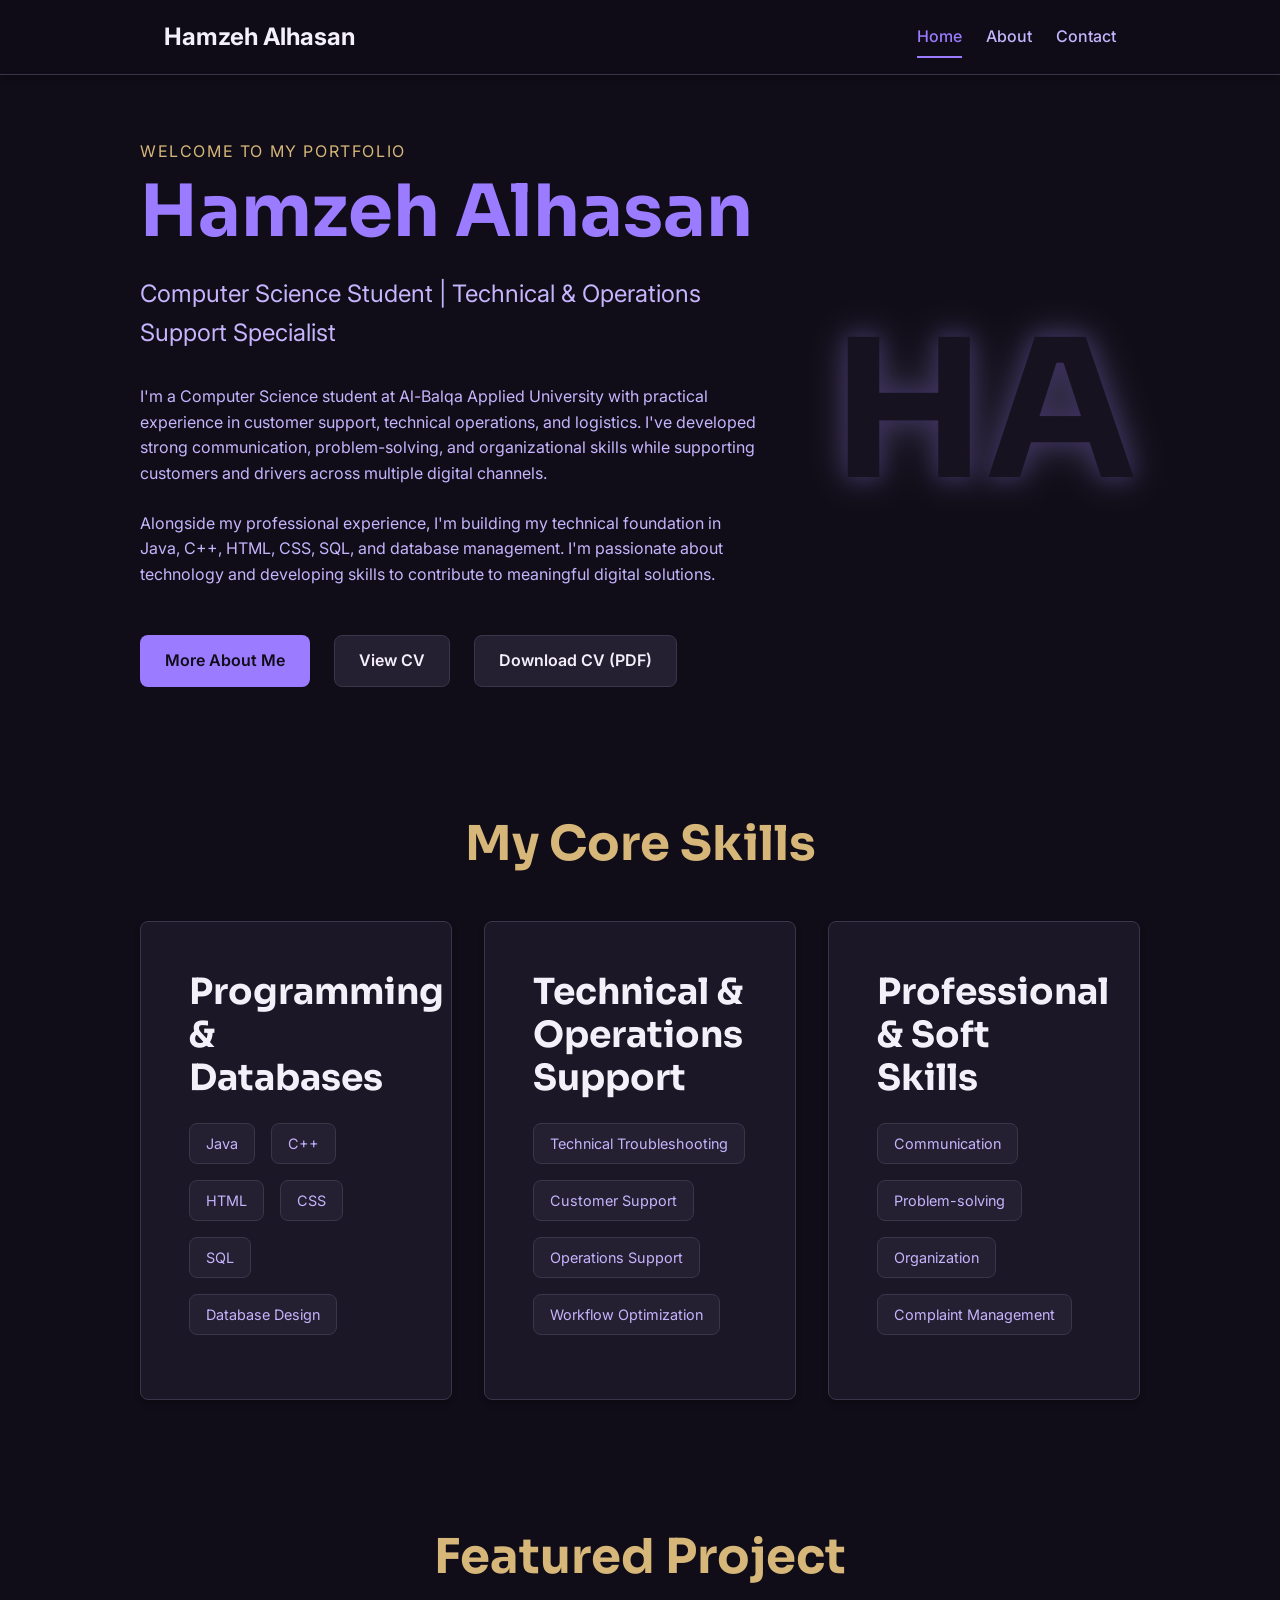
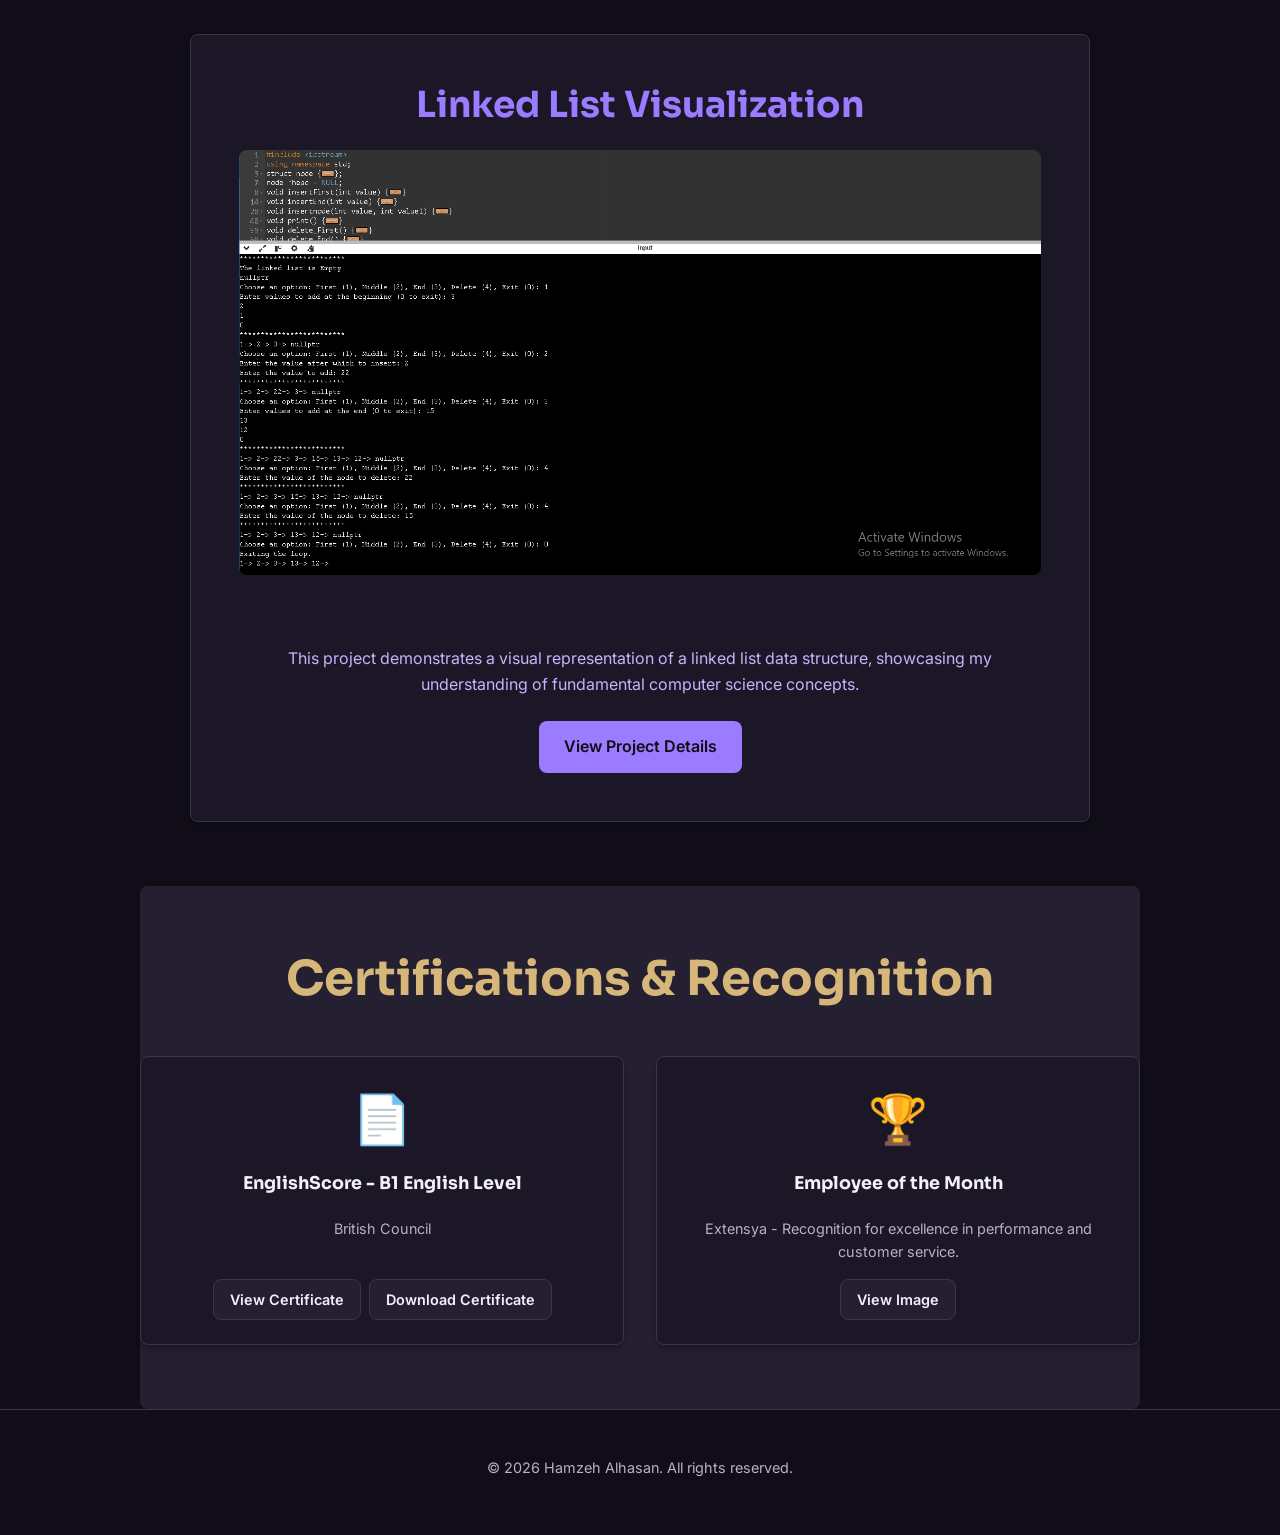
==== commit e184bca4: "Fix Phase 1 issues: animations, navigation, spacing, and CV integration - Fixed fade-in animation sy" ====
--- a/index.html
+++ b/index.html
@@ -33,6 +33,7 @@
                     <p class="text-secondary">Alongside my professional experience, I'm building my technical foundation in Java, C++, HTML, CSS, SQL, and database management. I'm passionate about technology and developing skills to contribute to meaningful digital solutions.</p>
                     <div class="hero-buttons">
                         <a class="btn btn-primary" href="./aboutMe.html">More About Me</a>
+                        <a class="btn btn-secondary" href="./fullscreen.html">View CV</a>
                         <a class="btn btn-secondary" href="./Hamzeh_Alhasan_CV.pdf" target="_blank" rel="noopener noreferrer">Download CV (PDF)</a>
                     </div>
                 </div>
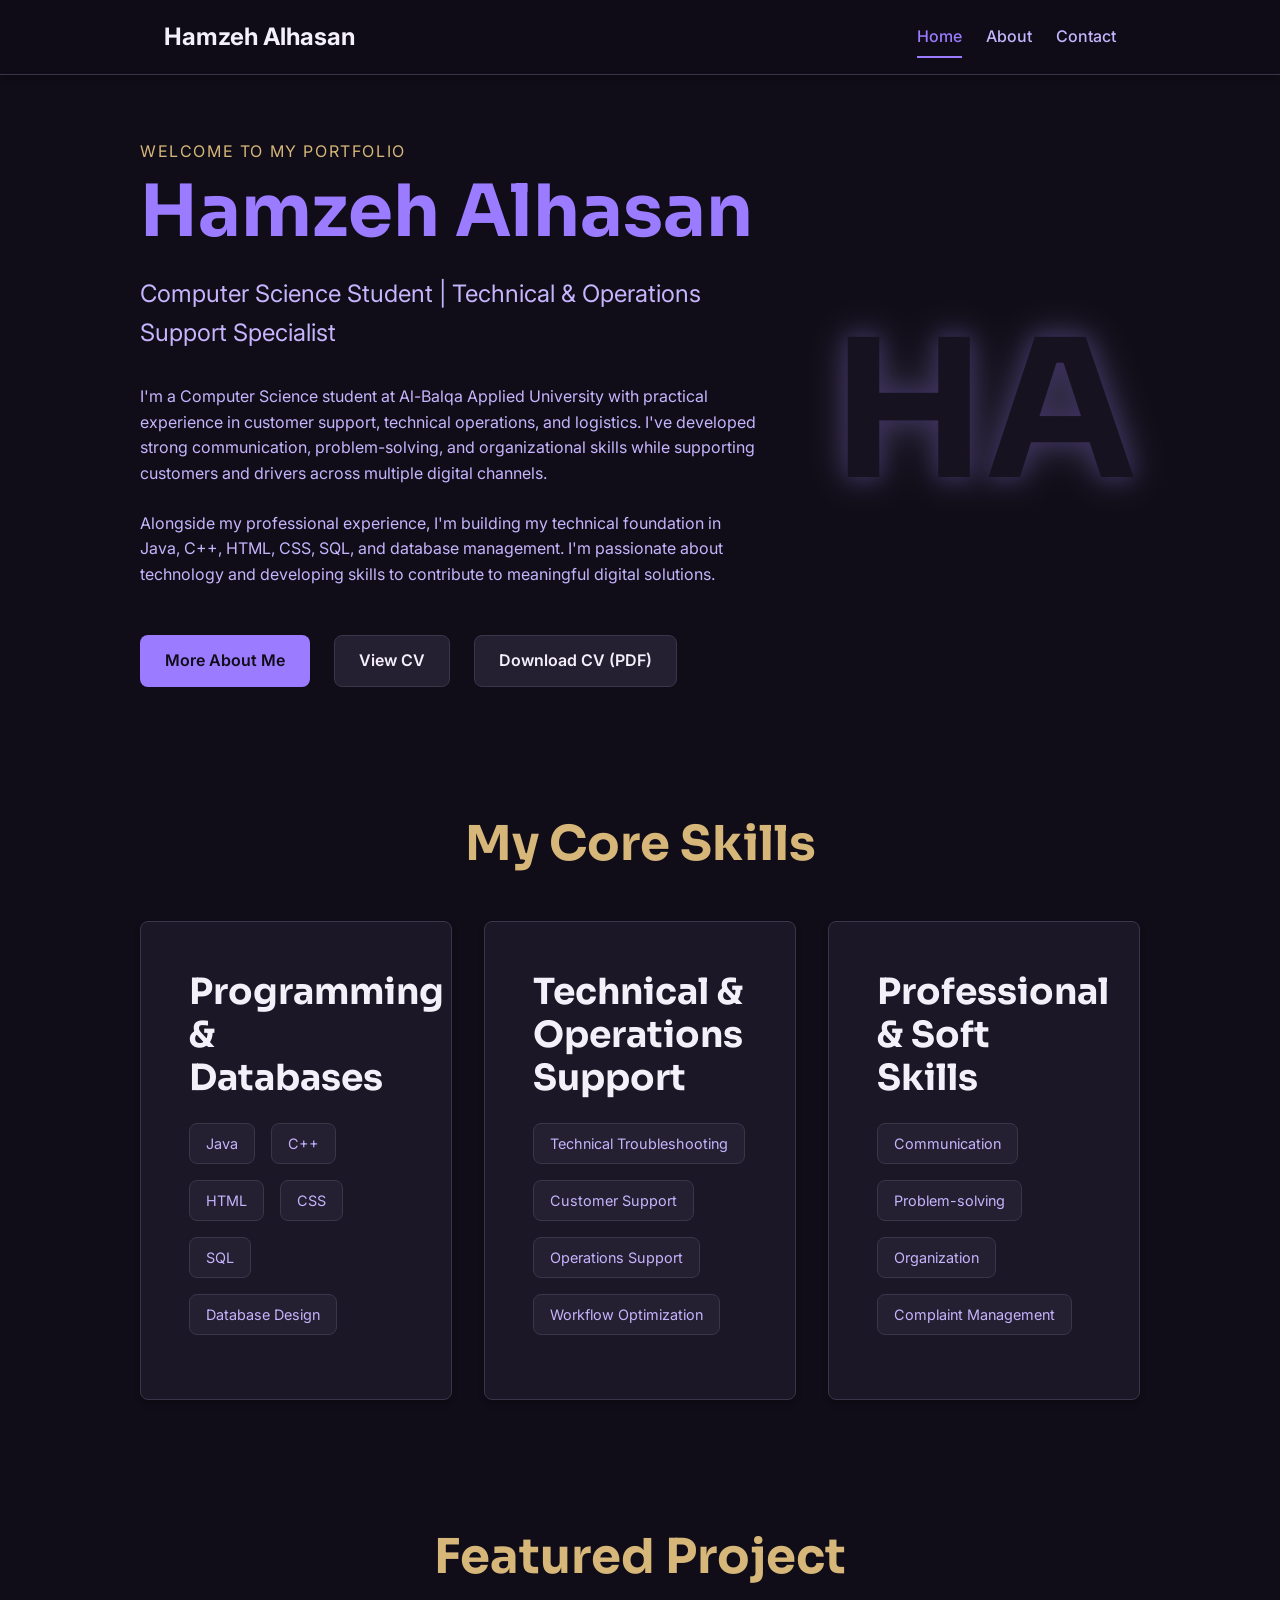
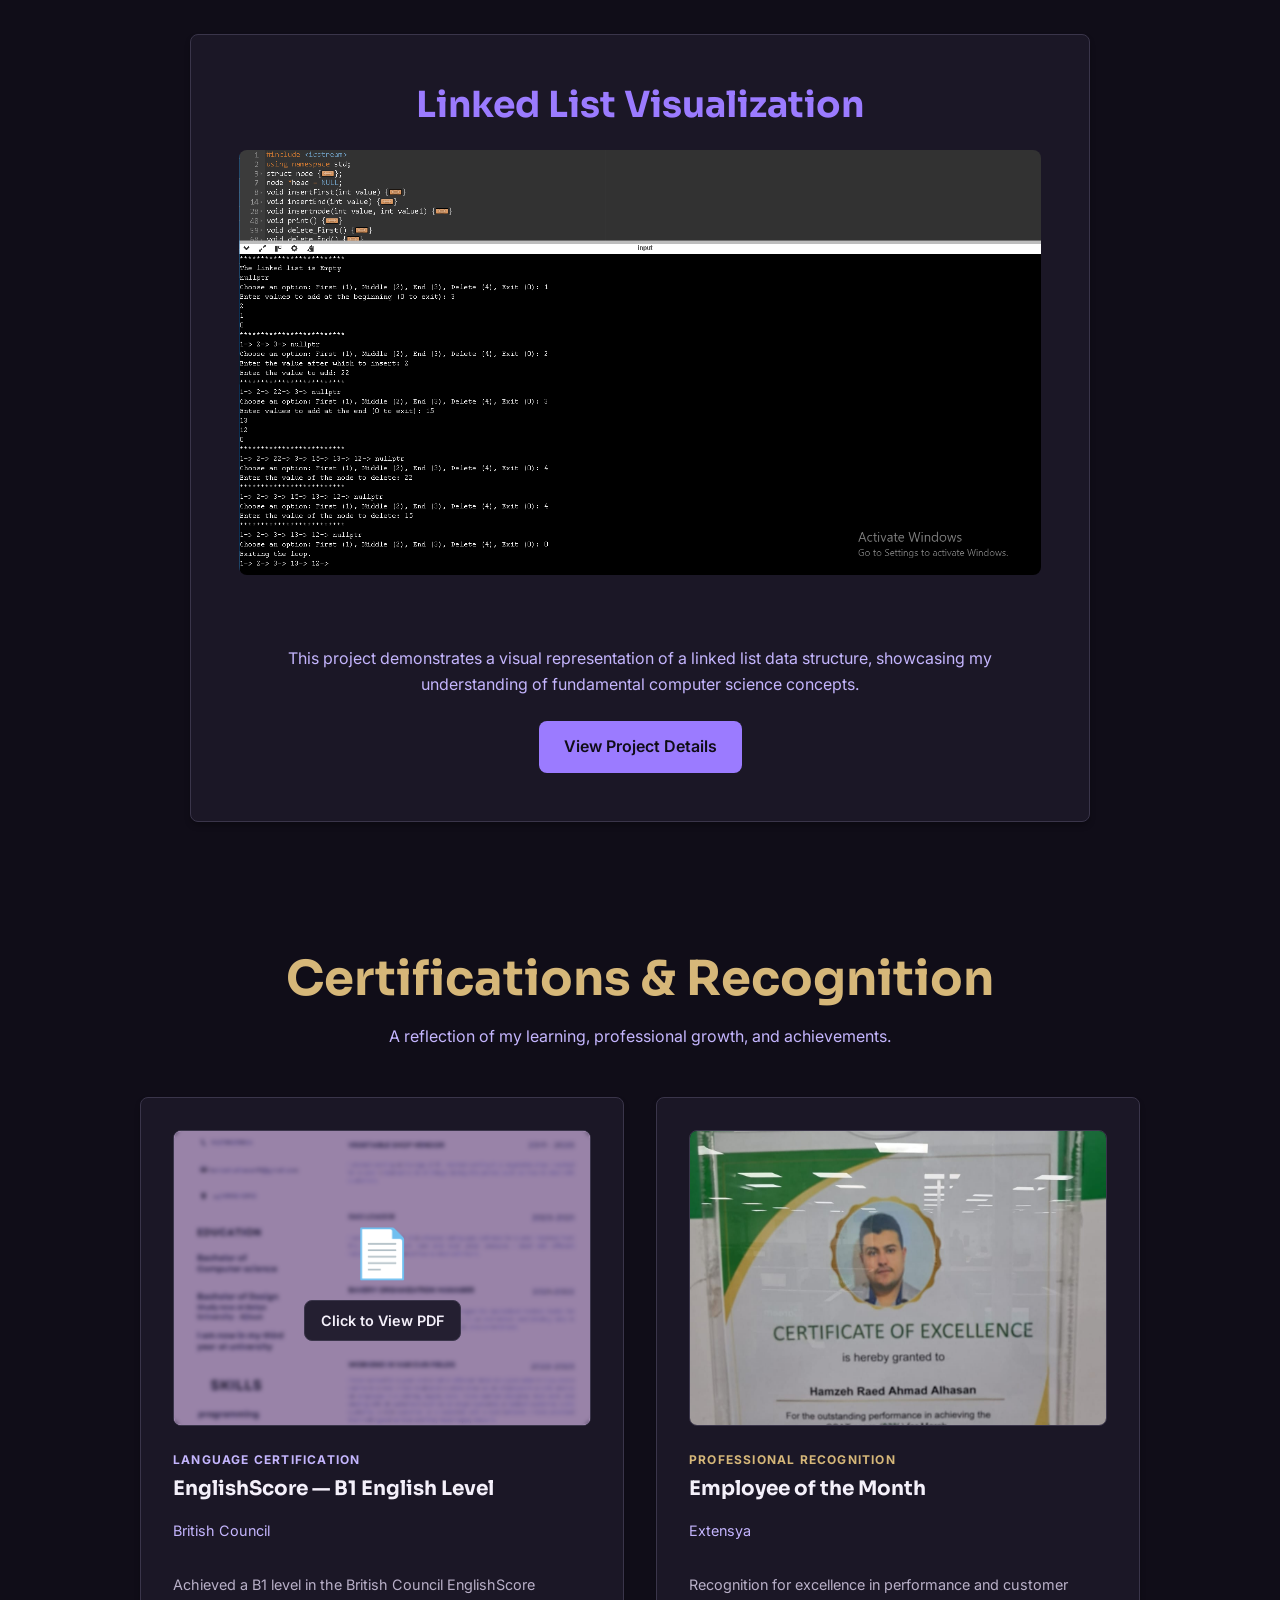
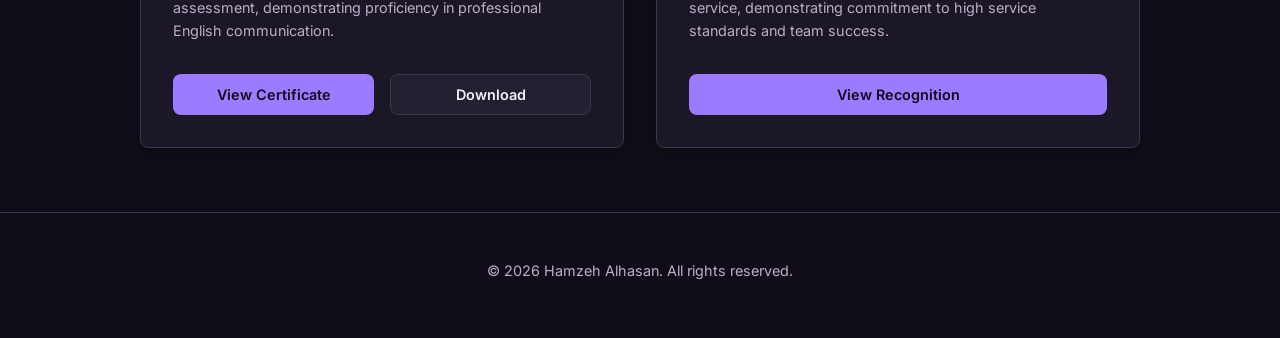
==== commit a28c7679: "Enhance Certifications & Recognition section - Replaced basic links with a premium achievement galle" ====
--- a/index.html
+++ b/index.html
@@ -91,24 +91,42 @@
         </section>
 
         <!-- Certifications & Recognition Section -->
-        <section class="container section-padding" style="background: var(--surface); border-radius: var(--radius);">
+        <section class="container section-padding">
             <h2 class="section-heading fade-in-element">Certifications & Recognition</h2>
-            <div class="grid-2">
-                <article class="card cert-card fade-in-element">
-                    <div class="cert-icon">📄</div>
-                    <h3>EnglishScore - B1 English Level</h3>
-                    <p class="text-muted">British Council</p>
-                    <div class="btn-group">
-                        <a class="btn btn-secondary btn-sm" href="./englishscore_certificate.pdf" target="_blank" rel="noopener noreferrer">View Certificate</a>
-                        <a class="btn btn-secondary btn-sm" href="./englishscore_certificate.pdf" download>Download Certificate</a>
+            <p class="text-secondary fade-in-element" style="text-align: center; max-width: 600px; margin: -2rem auto 3rem;">A reflection of my learning, professional growth, and achievements.</p>
+
+            <div class="cert-gallery">
+                <!-- EnglishScore Card -->
+                <article class="card cert-card language fade-in-element">
+                    <a href="./englishscore_certificate.pdf" target="_blank" rel="noopener noreferrer" class="cert-preview-frame">
+                        <!-- Using an object or iframe as a fallback for PDF preview if possible, but img with a placeholder is safer if no preview exists -->
+                        <img src="./archive/CV.jpg" alt="EnglishScore Certificate Preview" style="filter: brightness(0.7) sepia(1) hue-rotate(220deg) saturate(1.5);">
+                        <div style="position: absolute; inset: 0; display: flex; flex-direction: column; justify-content: center; align-items: center; background: rgba(27, 23, 38, 0.4); backdrop-filter: blur(2px);">
+                            <span style="font-size: 3rem; margin-bottom: 0.5rem;">📄</span>
+                            <span class="btn btn-secondary btn-sm">Click to View PDF</span>
+                        </div>
+                    </a>
+                    <span class="cert-label">LANGUAGE CERTIFICATION</span>
+                    <h3>EnglishScore — B1 English Level</h3>
+                    <p class="cert-issuer">British Council</p>
+                    <p class="cert-description">Achieved a B1 level in the British Council EnglishScore assessment, demonstrating proficiency in professional English communication.</p>
+                    <div class="cert-actions">
+                        <a class="btn btn-primary btn-sm" href="./englishscore_certificate.pdf" target="_blank" rel="noopener noreferrer">View Certificate</a>
+                        <a class="btn btn-secondary btn-sm" href="./englishscore_certificate.pdf" download>Download</a>
                     </div>
                 </article>
+
+                <!-- Employee of the Month Card -->
                 <article class="card cert-card fade-in-element">
-                    <div class="cert-icon">🏆</div> <!-- Trophy icon for recognition -->
+                    <a href="./WhatsApp Image 2026-07-30 at 1.52.26 AM.jpeg" target="_blank" rel="noopener noreferrer" class="cert-preview-frame">
+                        <img src="./WhatsApp Image 2026-07-30 at 1.52.26 AM.jpeg" alt="Employee of the Month Recognition">
+                    </a>
+                    <span class="cert-label">PROFESSIONAL RECOGNITION</span>
                     <h3>Employee of the Month</h3>
-                    <p class="text-muted">Extensya - Recognition for excellence in performance and customer service.</p>
-                    <div class="btn-group">
-                        <a class="btn btn-secondary btn-sm" href="./WhatsApp Image 2026-07-30 at 1.52.26 AM.jpeg" target="_blank" rel="noopener noreferrer">View Image</a>
+                    <p class="cert-issuer">Extensya</p>
+                    <p class="cert-description">Recognition for excellence in performance and customer service, demonstrating commitment to high service standards and team success.</p>
+                    <div class="cert-actions">
+                        <a class="btn btn-primary btn-sm" href="./WhatsApp Image 2026-07-30 at 1.52.26 AM.jpeg" target="_blank" rel="noopener noreferrer">View Recognition</a>
                     </div>
                 </article>
             </div>
--- a/css/style.css
+++ b/css/style.css
@@ -158,24 +158,102 @@
 .skill-list li { background: var(--surface); color: var(--text-secondary); padding: var(--spacing-xs) var(--spacing-sm); border-radius: var(--radius); font-size: 0.9rem; border: 1px solid var(--border); }
 
 /* Certifications & Recognition specific */
+.cert-gallery {
+    display: grid;
+    grid-template-columns: repeat(auto-fit, minmax(320px, 1fr));
+    gap: var(--spacing-lg);
+}
+
 .cert-card {
-    text-align: center;
-    padding: var(--spacing-md);
     display: flex;
     flex-direction: column;
-}
-.cert-icon {
-    font-size: 3rem;
+    height: 100%;
+    padding: var(--spacing-lg);
+    background: var(--card);
+    border: 1px solid var(--border);
+    transition: var(--transition);
+}
+
+.cert-card:hover {
+    border-color: var(--primary);
+    transform: translateY(-5px);
+}
+
+.cert-preview-frame {
+    position: relative;
+    width: 100%;
+    aspect-ratio: 1.414 / 1; /* ISO paper ratio for certificate preview */
+    background: var(--surface);
+    border-radius: var(--radius);
+    overflow: hidden;
+    margin-bottom: var(--spacing-md);
+    border: 1px solid var(--border);
+    display: flex;
+    justify-content: center;
+    align-items: center;
+}
+
+.cert-preview-frame img {
+    width: 100%;
+    height: 100%;
+    object-fit: cover;
+    transition: var(--transition);
+}
+
+.cert-card:hover .cert-preview-frame img {
+    transform: scale(1.05);
+}
+
+.cert-label {
+    font-size: 0.75rem;
+    font-weight: 700;
+    letter-spacing: 0.1em;
+    color: var(--gold);
+    text-transform: uppercase;
+    margin-bottom: var(--spacing-xs);
+}
+
+.cert-card.language .cert-label {
+    color: var(--secondary);
+}
+
+.cert-card h3 {
+    font-size: 1.25rem;
+    margin-bottom: 0.25rem;
+    color: var(--text-primary);
+}
+
+.cert-issuer {
+    font-size: 0.9rem;
+    color: var(--text-secondary);
     margin-bottom: var(--spacing-sm);
-    color: var(--gold);
-}
-.cert-card h3 { font-size: 1.1rem; margin-bottom: var(--spacing-xs); }
-.cert-card p { font-size: 0.9rem; color: var(--text-muted); margin-bottom: var(--spacing-sm); }
-.cert-card .btn-group {
-    display: flex;
-    gap: var(--spacing-xs);
-    justify-content: center;
-    margin-top: auto;
+}
+
+.cert-description {
+    font-size: 0.9rem;
+    color: var(--text-muted);
+    margin-bottom: var(--spacing-lg);
+    flex-grow: 1;
+}
+
+.cert-actions {
+    display: flex;
+    gap: var(--spacing-sm);
+    flex-wrap: wrap;
+}
+
+.cert-actions .btn {
+    flex: 1;
+    min-width: 140px;
+}
+
+@media (max-width: 480px) {
+    .cert-actions {
+        flex-direction: column;
+    }
+    .cert-actions .btn {
+        width: 100%;
+    }
 }
 
 /* Contact Page specific */
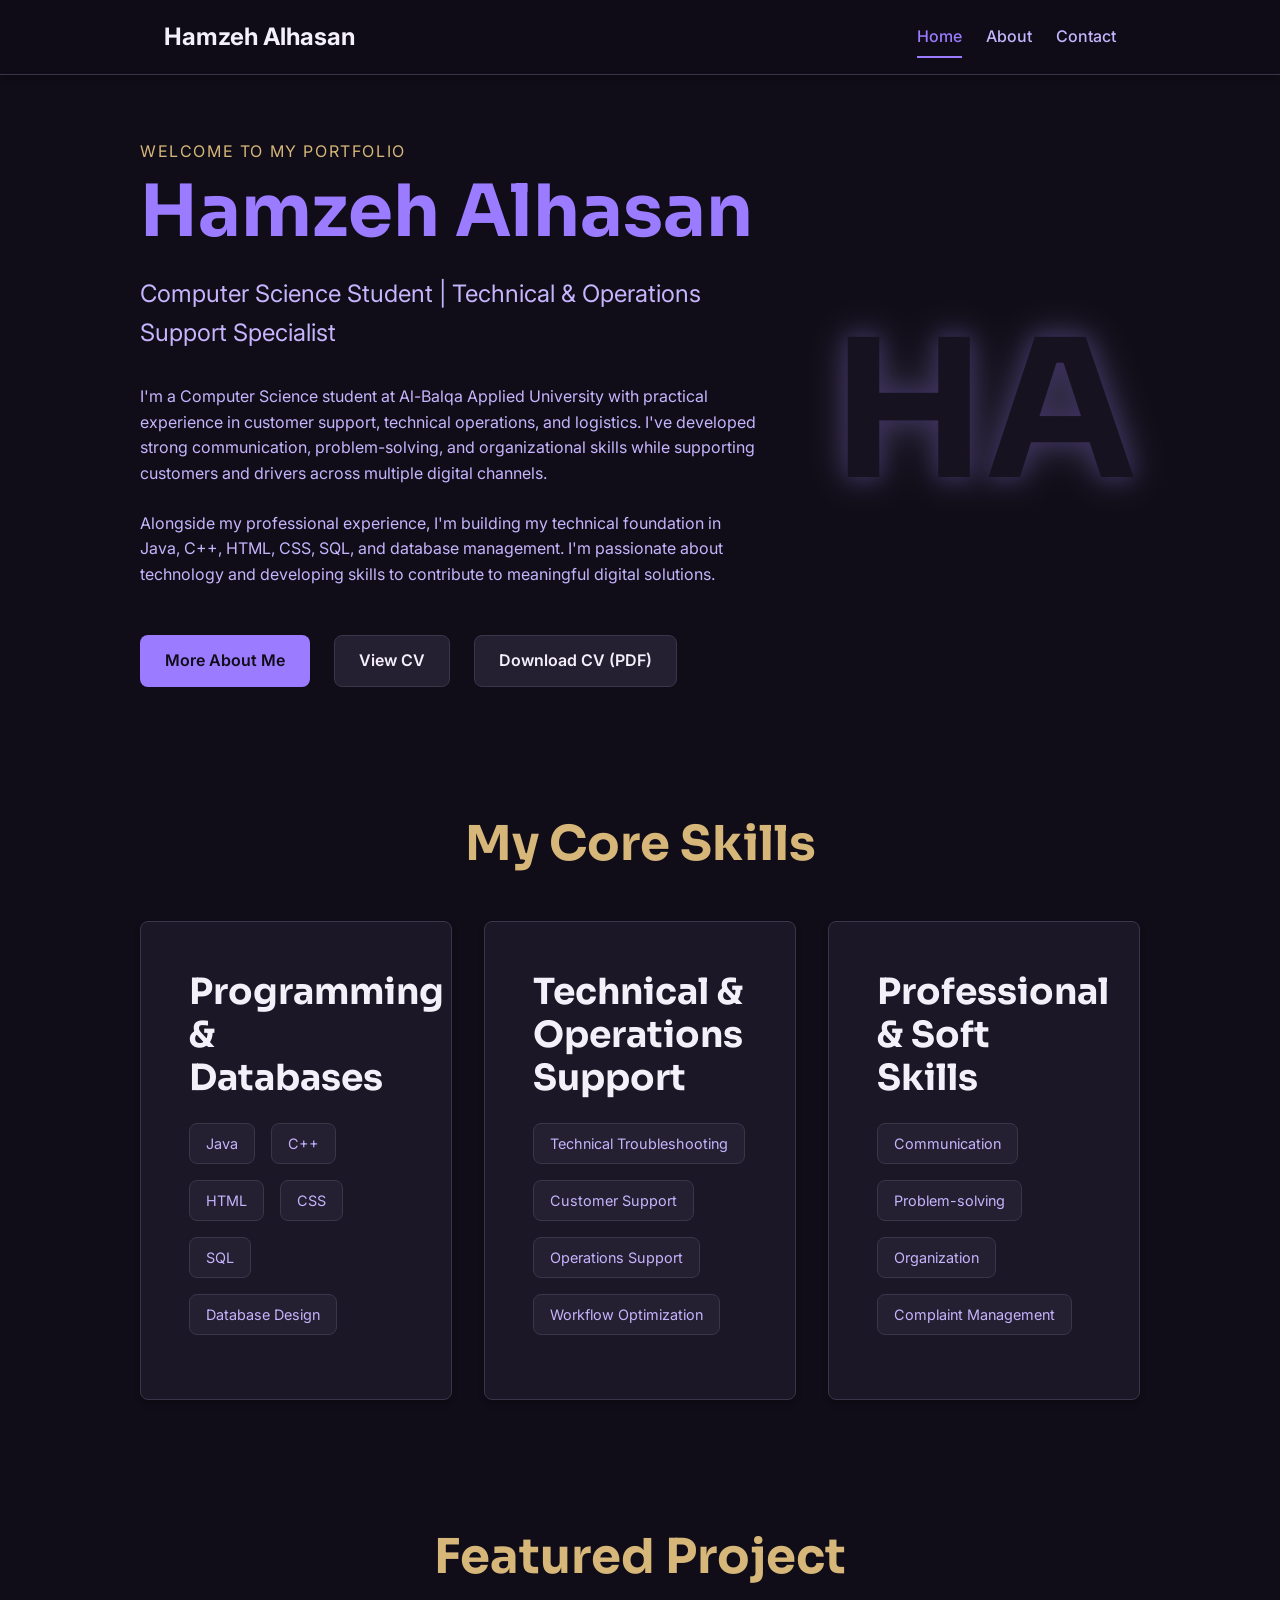
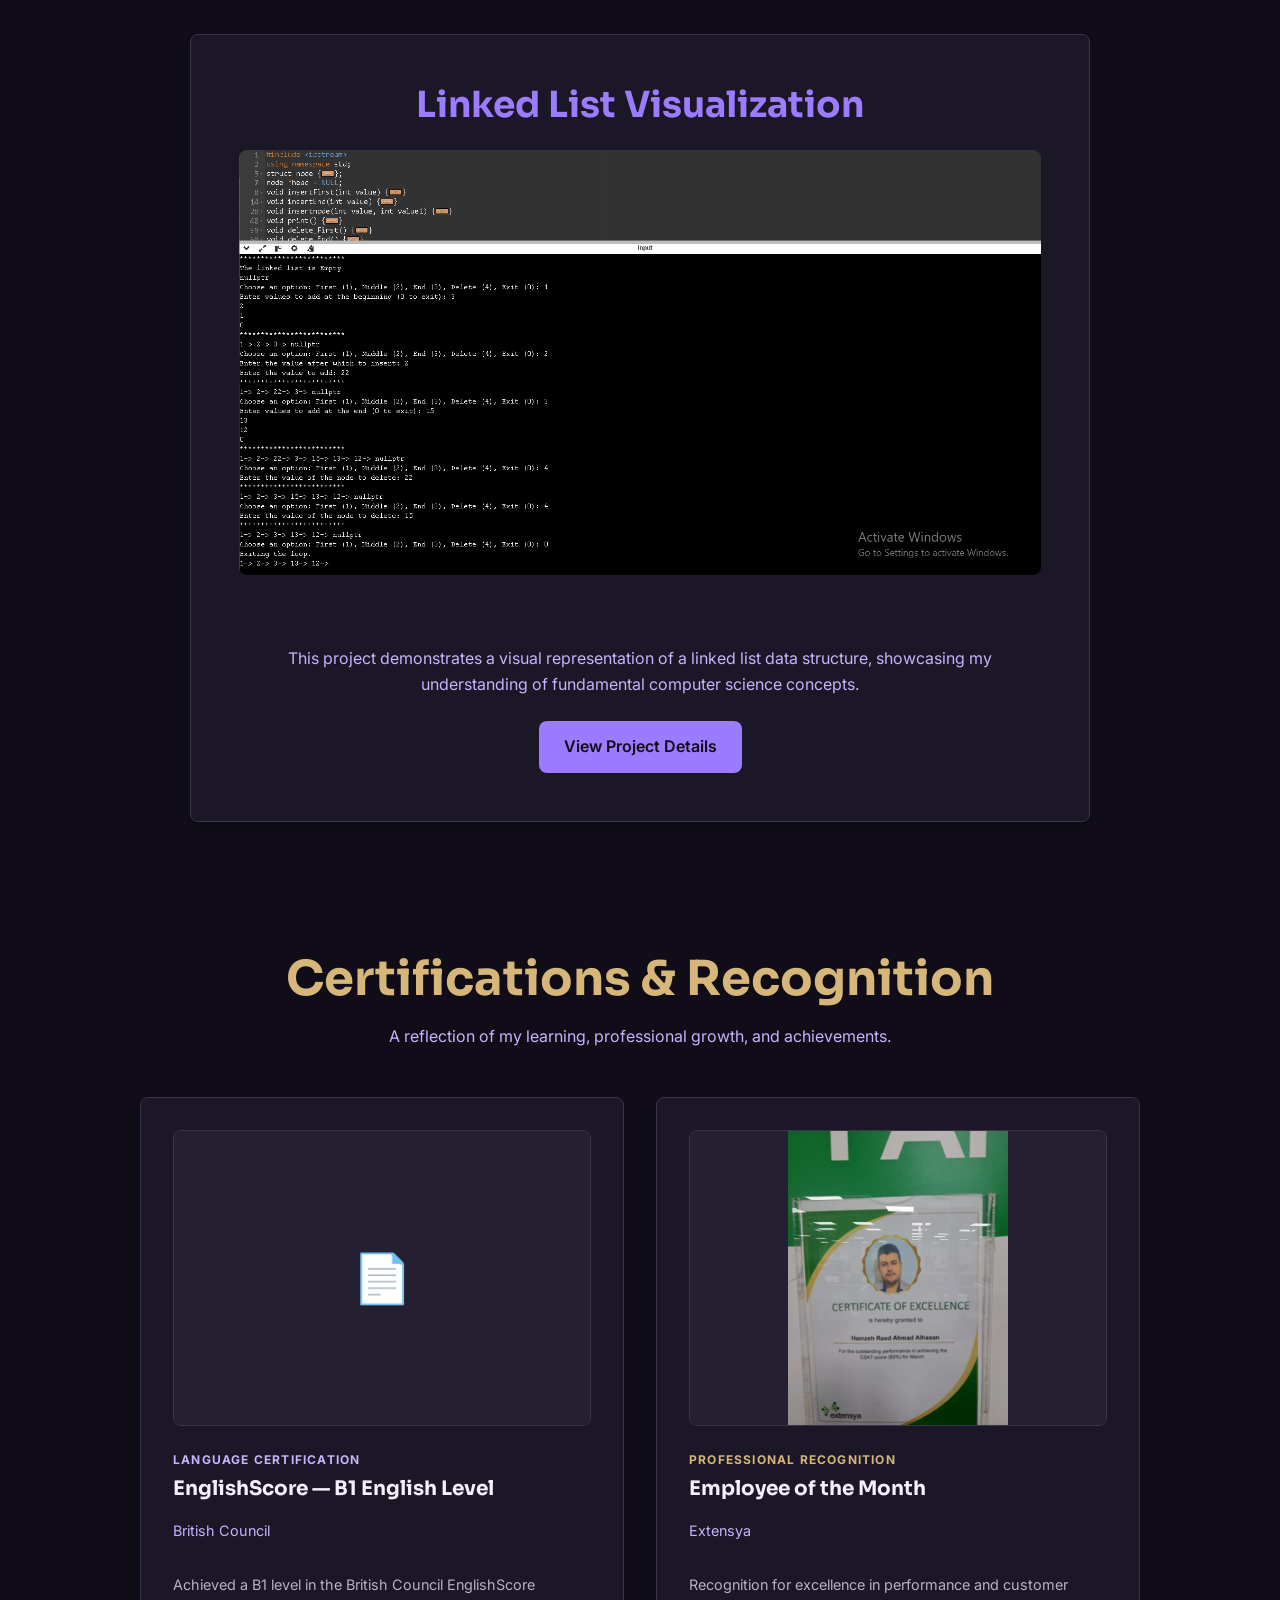
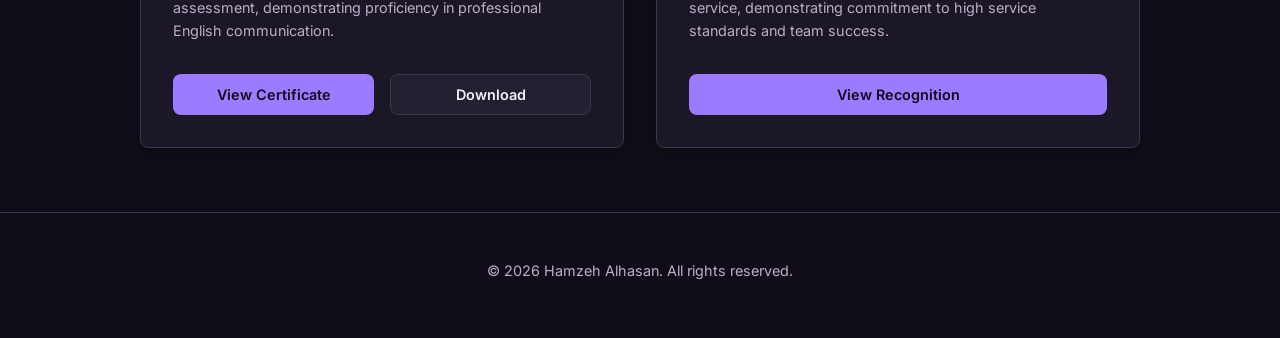
==== commit 3c8a1811: "Fix Certifications & Recognition gallery implementation - Replaced EnglishScore certificate placehol" ====
--- a/index.html
+++ b/index.html
@@ -99,11 +99,8 @@
                 <!-- EnglishScore Card -->
                 <article class="card cert-card language fade-in-element">
                     <a href="./englishscore_certificate.pdf" target="_blank" rel="noopener noreferrer" class="cert-preview-frame">
-                        <!-- Using an object or iframe as a fallback for PDF preview if possible, but img with a placeholder is safer if no preview exists -->
-                        <img src="./archive/CV.jpg" alt="EnglishScore Certificate Preview" style="filter: brightness(0.7) sepia(1) hue-rotate(220deg) saturate(1.5);">
-                        <div style="position: absolute; inset: 0; display: flex; flex-direction: column; justify-content: center; align-items: center; background: rgba(27, 23, 38, 0.4); backdrop-filter: blur(2px);">
-                            <span style="font-size: 3rem; margin-bottom: 0.5rem;">📄</span>
-                            <span class="btn btn-secondary btn-sm">Click to View PDF</span>
+                        <div class="cert-preview-placeholder">
+                            <span>📄</span>
                         </div>
                     </a>
                     <span class="cert-label">LANGUAGE CERTIFICATION</span>
--- a/css/style.css
+++ b/css/style.css
@@ -160,7 +160,7 @@
 /* Certifications & Recognition specific */
 .cert-gallery {
     display: grid;
-    grid-template-columns: repeat(auto-fit, minmax(320px, 1fr));
+    grid-template-columns: repeat(auto-fit, minmax(280px, 1fr));
     gap: var(--spacing-lg);
 }
 
@@ -196,12 +196,25 @@
 .cert-preview-frame img {
     width: 100%;
     height: 100%;
-    object-fit: cover;
+    object-fit: contain; /* Prevent cropping */
+    background: var(--surface); /* Fallback bg for contain */
     transition: var(--transition);
 }
 
 .cert-card:hover .cert-preview-frame img {
     transform: scale(1.05);
+}
+
+.cert-preview-placeholder {
+    width: 100%;
+    height: 100%;
+    display: flex;
+    flex-direction: column;
+    justify-content: center;
+    align-items: center;
+    background: var(--surface);
+    color: var(--gold);
+    font-size: 3rem;
 }
 
 .cert-label {
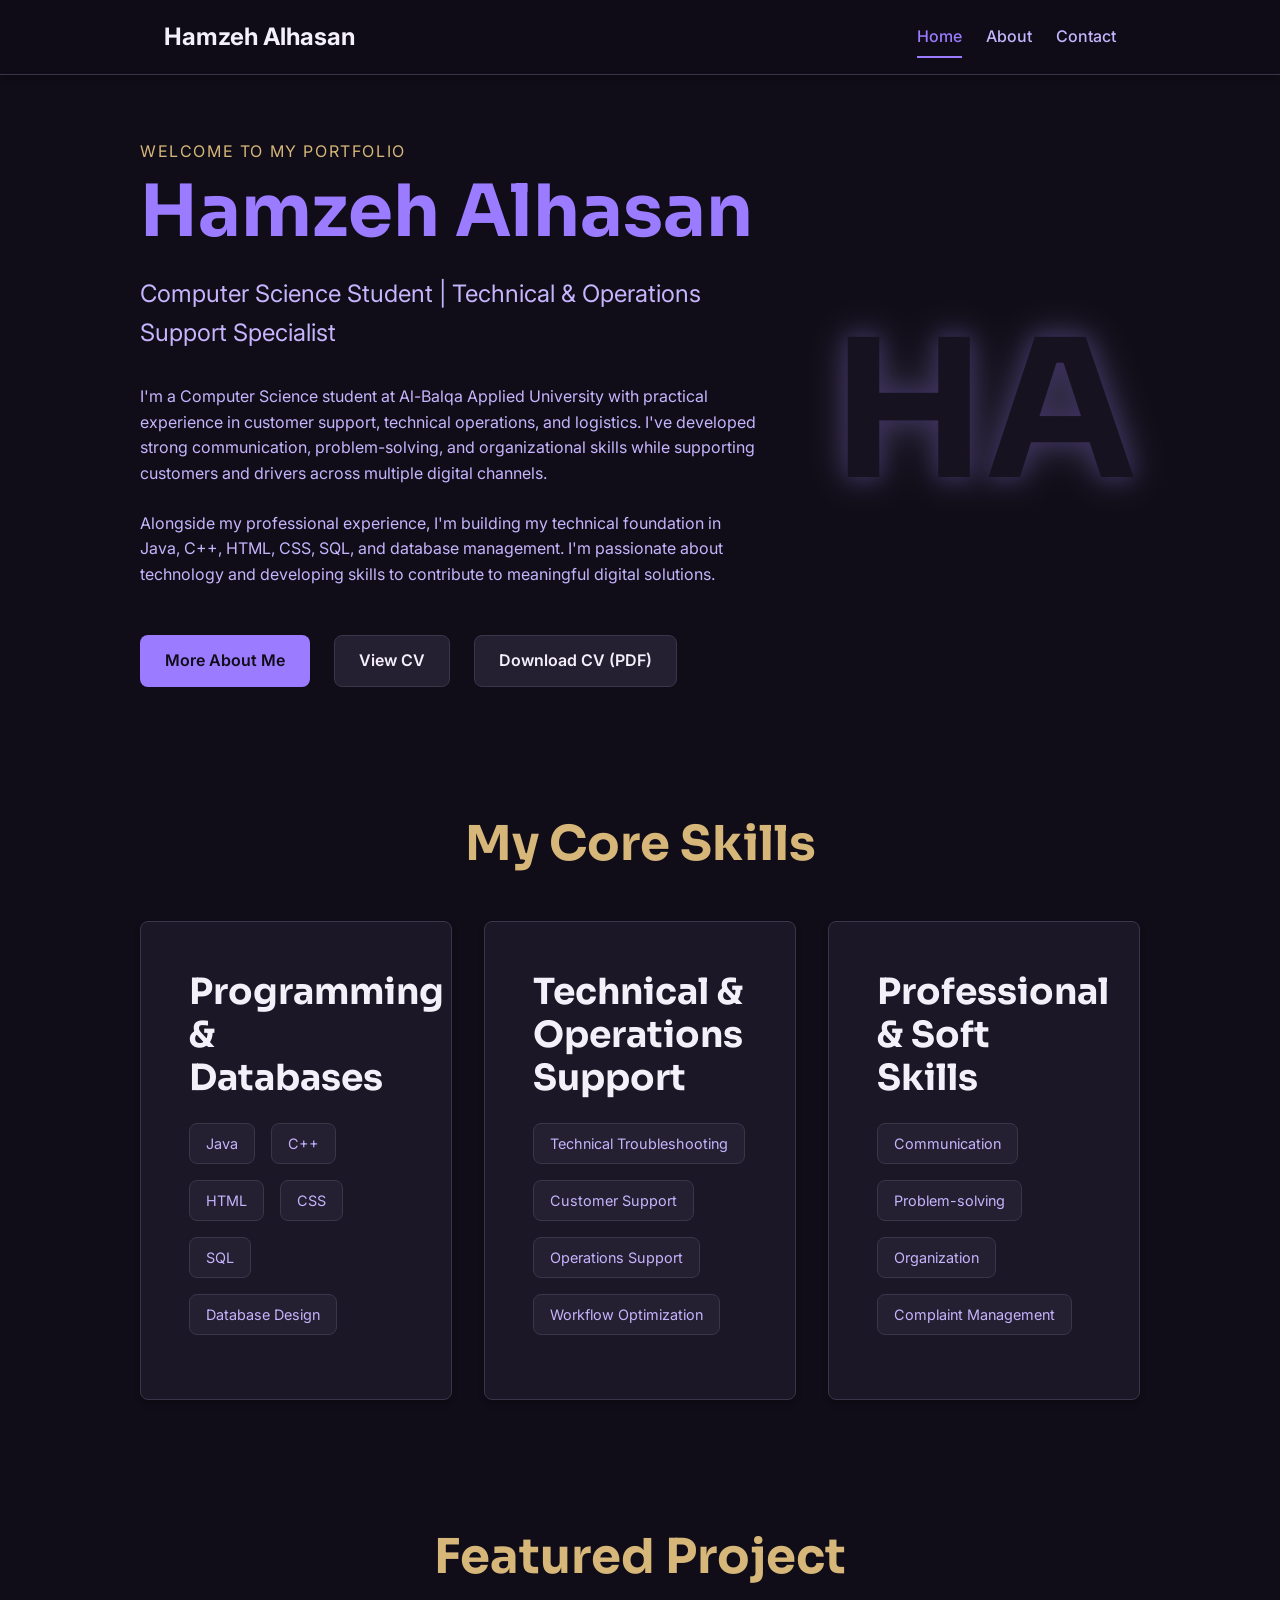
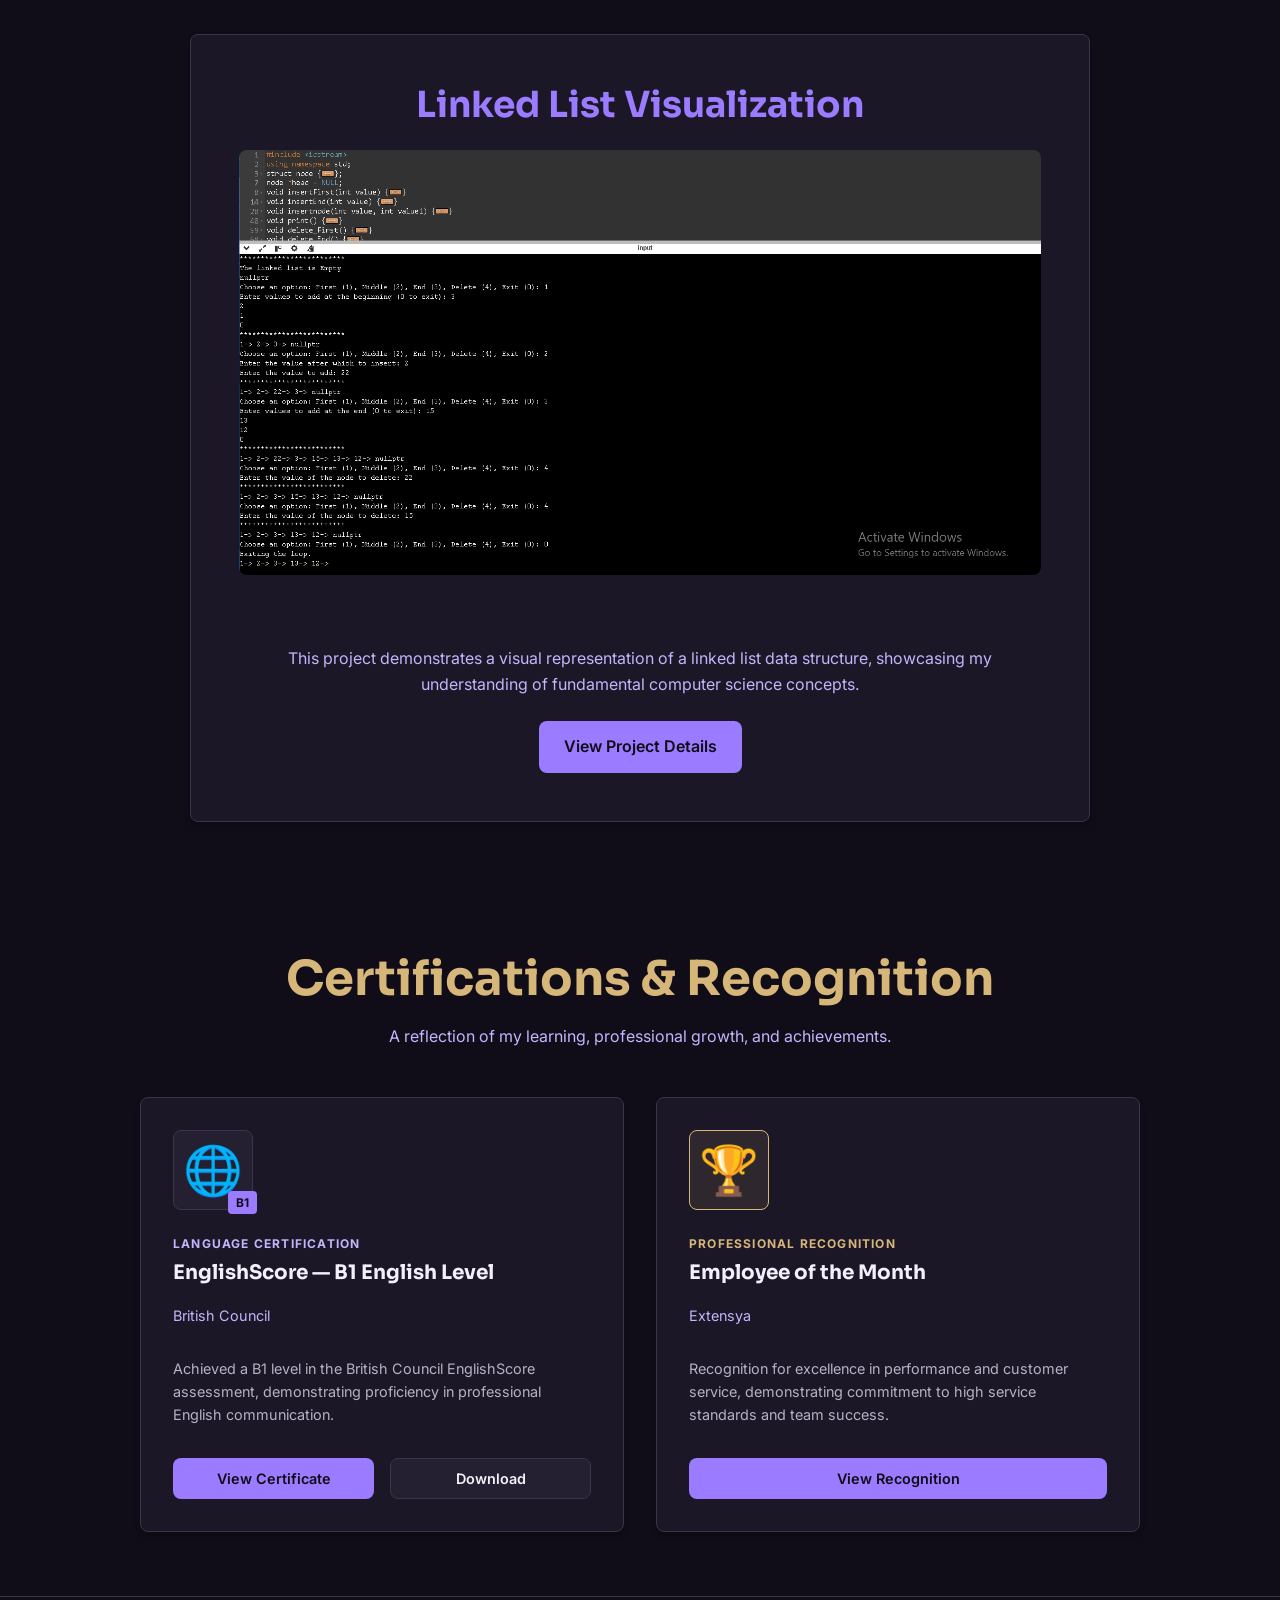
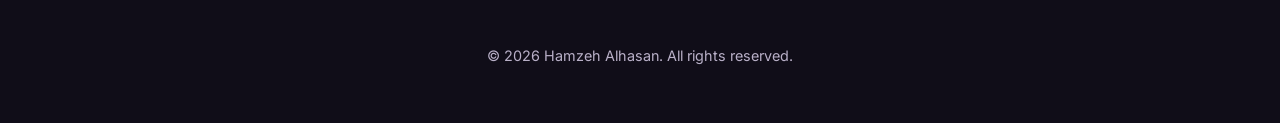
==== commit f79c947e: "Refine certification and recognition cards" ====
--- a/index.html
+++ b/index.html
@@ -98,11 +98,10 @@
             <div class="cert-gallery">
                 <!-- EnglishScore Card -->
                 <article class="card cert-card language fade-in-element">
-                    <a href="./englishscore_certificate.pdf" target="_blank" rel="noopener noreferrer" class="cert-preview-frame">
-                        <div class="cert-preview-placeholder">
-                            <span>📄</span>
-                        </div>
-                    </a>
+                    <div class="cert-icon-container">
+                        <span class="cert-icon">🌐</span>
+                        <span class="cert-badge">B1</span>
+                    </div>
                     <span class="cert-label">LANGUAGE CERTIFICATION</span>
                     <h3>EnglishScore — B1 English Level</h3>
                     <p class="cert-issuer">British Council</p>
@@ -115,9 +114,9 @@
 
                 <!-- Employee of the Month Card -->
                 <article class="card cert-card fade-in-element">
-                    <a href="./WhatsApp Image 2026-07-30 at 1.52.26 AM.jpeg" target="_blank" rel="noopener noreferrer" class="cert-preview-frame">
-                        <img src="./WhatsApp Image 2026-07-30 at 1.52.26 AM.jpeg" alt="Employee of the Month Recognition">
-                    </a>
+                    <div class="cert-icon-container gold">
+                        <span class="cert-icon">🏆</span>
+                    </div>
                     <span class="cert-label">PROFESSIONAL RECOGNITION</span>
                     <h3>Employee of the Month</h3>
                     <p class="cert-issuer">Extensya</p>
--- a/css/style.css
+++ b/css/style.css
@@ -179,42 +179,35 @@
     transform: translateY(-5px);
 }
 
-.cert-preview-frame {
-    position: relative;
-    width: 100%;
-    aspect-ratio: 1.414 / 1; /* ISO paper ratio for certificate preview */
+.cert-icon-container {
+    width: 80px;
+    height: 80px;
     background: var(--surface);
     border-radius: var(--radius);
-    overflow: hidden;
-    margin-bottom: var(--spacing-md);
-    border: 1px solid var(--border);
     display: flex;
     justify-content: center;
     align-items: center;
-}
-
-.cert-preview-frame img {
-    width: 100%;
-    height: 100%;
-    object-fit: contain; /* Prevent cropping */
-    background: var(--surface); /* Fallback bg for contain */
-    transition: var(--transition);
-}
-
-.cert-card:hover .cert-preview-frame img {
-    transform: scale(1.05);
-}
-
-.cert-preview-placeholder {
-    width: 100%;
-    height: 100%;
-    display: flex;
-    flex-direction: column;
-    justify-content: center;
-    align-items: center;
-    background: var(--surface);
-    color: var(--gold);
     font-size: 3rem;
+    margin-bottom: var(--spacing-md);
+    position: relative;
+    border: 1px solid var(--border);
+}
+
+.cert-icon-container.gold {
+    border-color: var(--gold);
+    background: rgba(214, 183, 121, 0.1);
+}
+
+.cert-badge {
+    position: absolute;
+    bottom: -5px;
+    right: -5px;
+    background: var(--primary);
+    color: var(--bg);
+    font-size: 0.75rem;
+    font-weight: 700;
+    padding: 2px 8px;
+    border-radius: 4px;
 }
 
 .cert-label {
